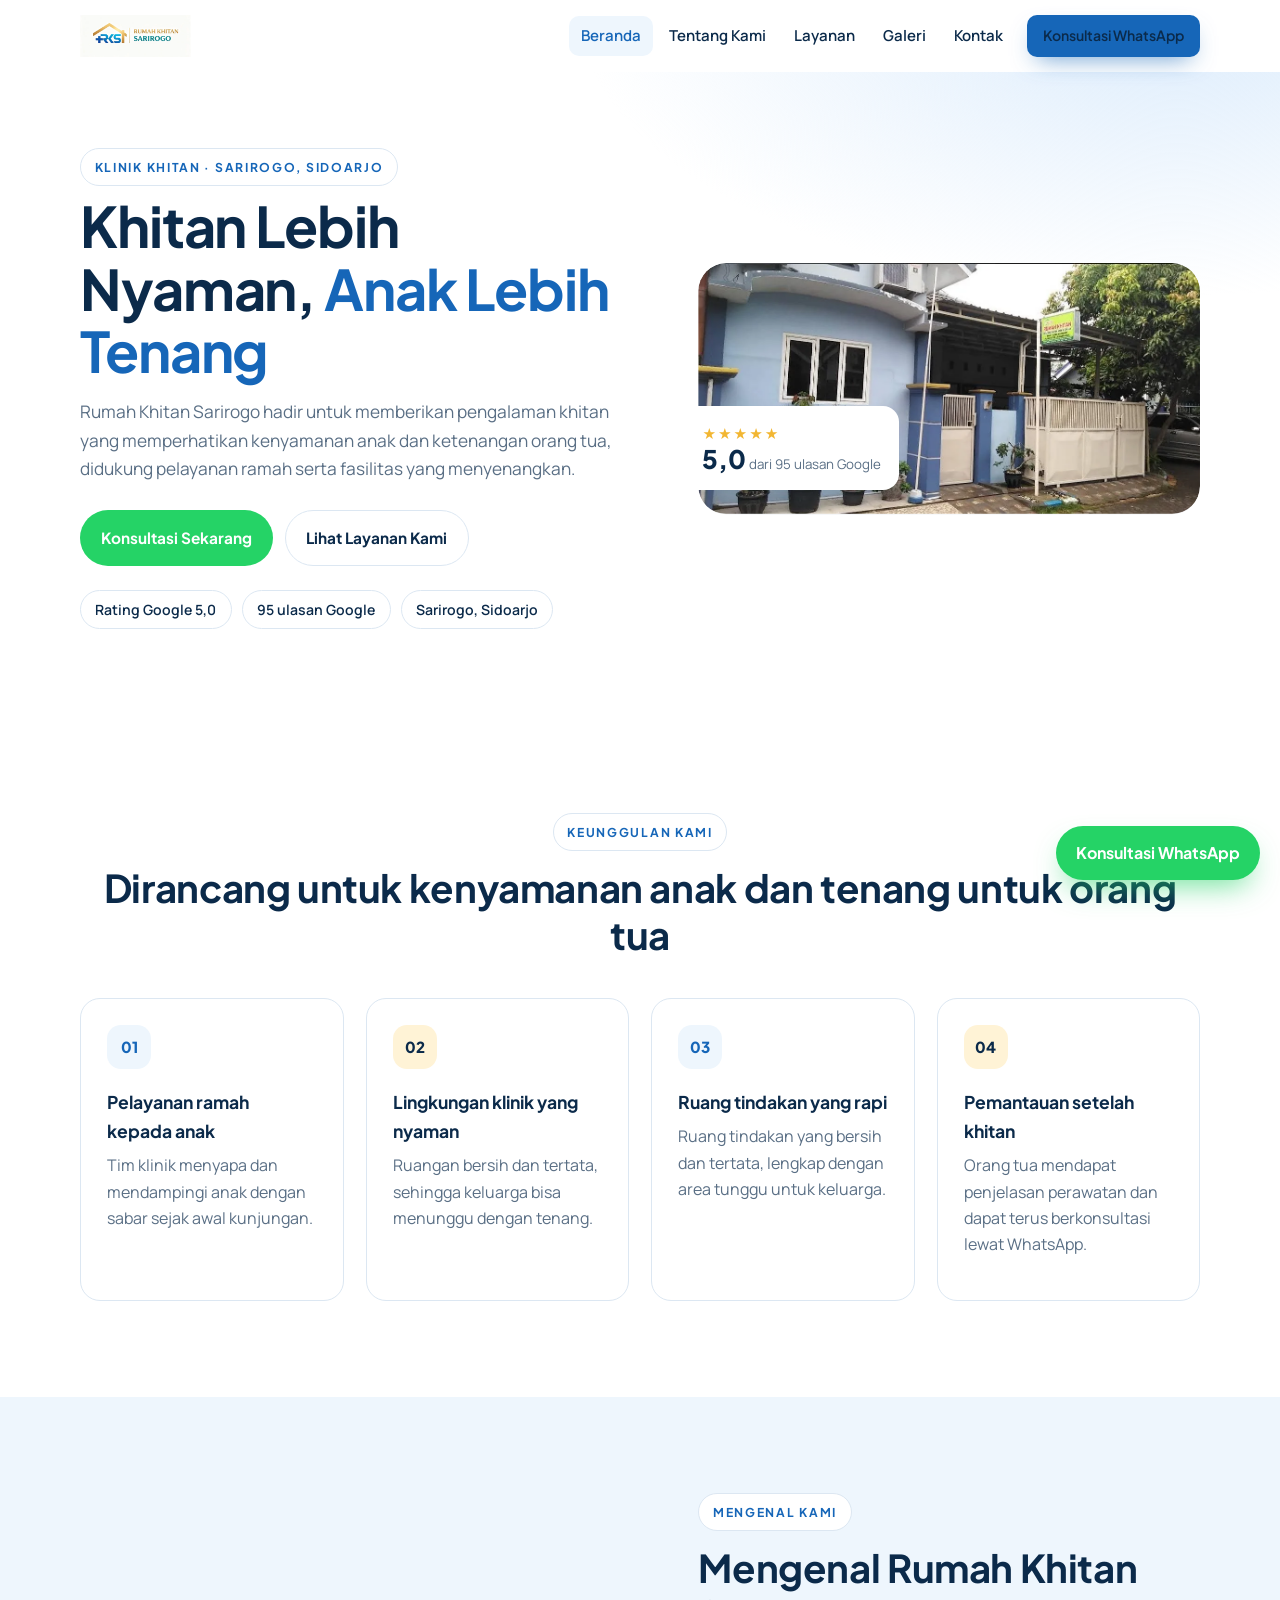
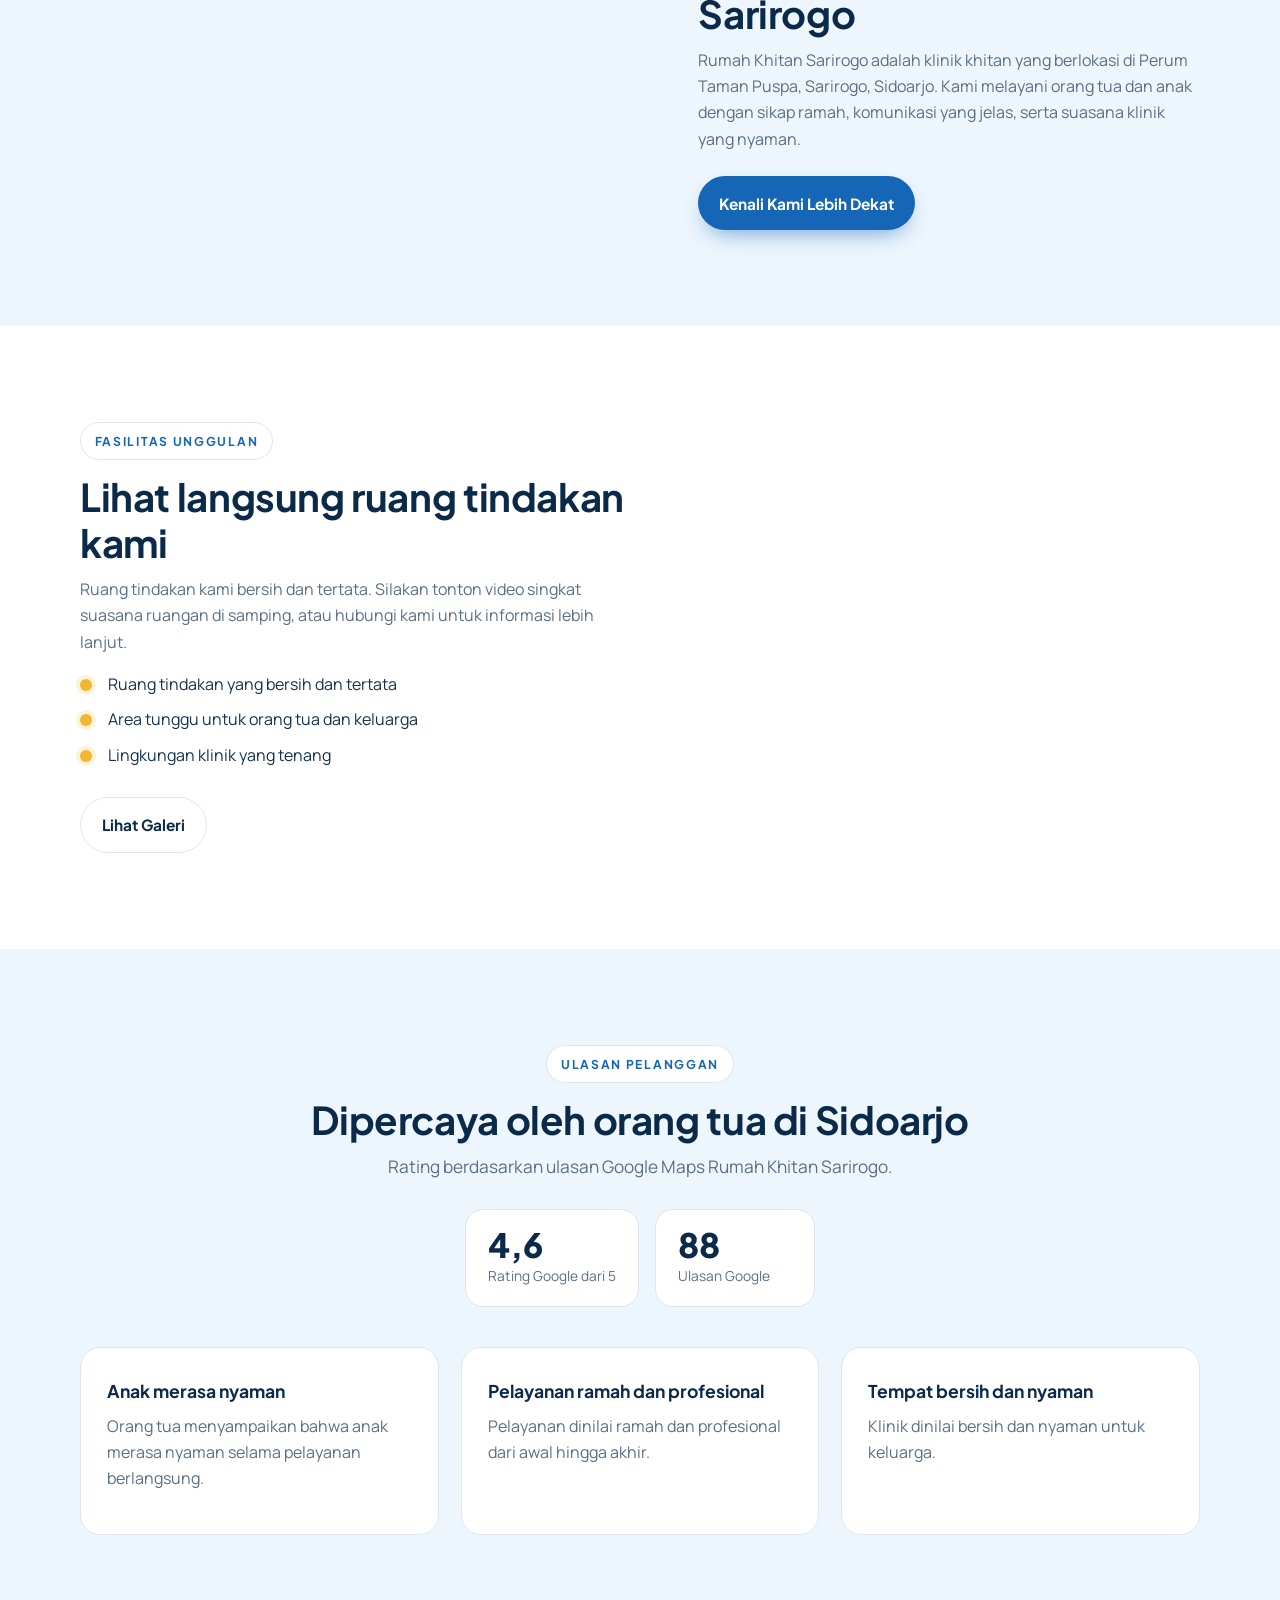
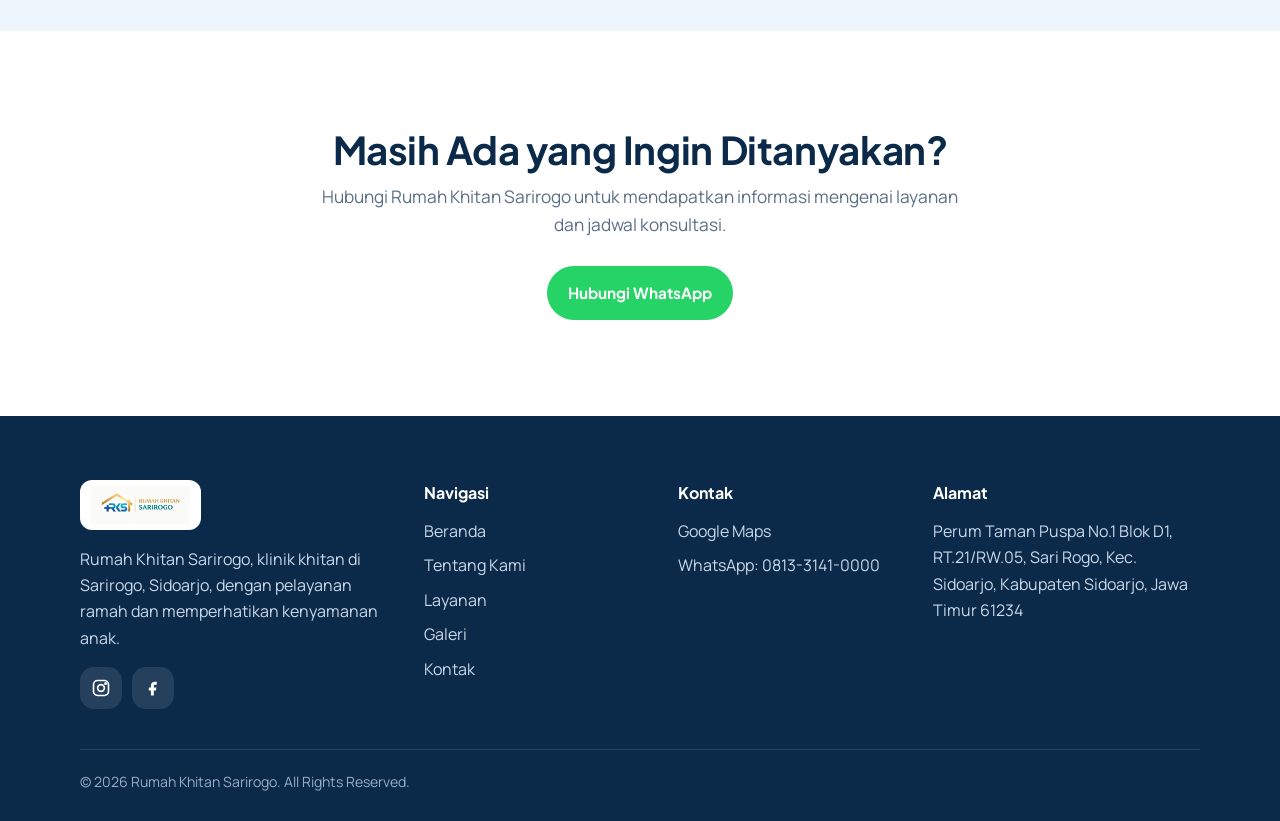
==== index.html @ 97fe3daf "Add files via upload" ====
<!doctype html><html lang="id"><head><meta charset="utf-8">
<meta name="viewport" content="width=device-width,initial-scale=1">
<title>Rumah Khitan Sarirogo | Klinik Khitan di Sidoarjo</title><meta name="description" content="Rumah Khitan Sarirogo, klinik khitan di Sarirogo, Sidoarjo. Pelayanan ramah, lingkungan nyaman, rating Google 5,0 dari 95 ulasan.">
<link rel="canonical" href="https://www.rumahkhitansarirogo.com/index.html">
<meta property="og:type" content="website"><meta property="og:title" content="Rumah Khitan Sarirogo | Klinik Khitan di Sidoarjo"><meta property="og:description" content="Rumah Khitan Sarirogo, klinik khitan di Sarirogo, Sidoarjo. Pelayanan ramah, lingkungan nyaman, rating Google 5,0 dari 95 ulasan."><meta property="og:url" content="https://www.rumahkhitansarirogo.com/index.html"><meta property="og:image" content="https://www.rumahkhitansarirogo.com/assets/img/klinik-depan-1.webp"><meta property="og:locale" content="id_ID">
<link rel="preconnect" href="https://fonts.googleapis.com"><link rel="preconnect" href="https://fonts.gstatic.com" crossorigin>
<link href="https://fonts.googleapis.com/css2?family=Manrope:wght@400;500;600;700&family=Plus+Jakarta+Sans:wght@600;700;800&display=swap" rel="stylesheet">
<link rel="stylesheet" href="assets/css/style.css"></head><body>
<a href="#main" class="sr-only" style="position:absolute;left:-999px">Lewati ke konten</a>
<header class="site"><div class="wrap bar">
<a href="index.html" aria-label="Rumah Khitan Sarirogo - Beranda"><img src="assets/img/logo-rks.webp" alt="Logo Rumah Khitan Sarirogo" width="800" height="302"></a>
<button class="burger" aria-label="Buka menu" aria-expanded="false" aria-controls="menu"><span></span><span></span><span></span></button>
<nav class="menu" id="menu" aria-label="Navigasi utama"><a href="index.html">Beranda</a><a href="tentang.html">Tentang Kami</a><a href="layanan.html">Layanan</a><a href="galeri.html">Galeri</a><a href="kontak.html">Kontak</a>
<a class="btn btn-primary" data-wa="">Konsultasi WhatsApp</a></nav></div></header>
<main id="main"><section class="hero"><div class="wrap hero-grid">
<div class="kick">
<span class="eyebrow" style="--d:0s">Klinik Khitan · Sarirogo, Sidoarjo</span>
<h1 style="--d:.1s">Khitan Lebih Nyaman, <span style="color:var(--blue)">Anak Lebih Tenang</span></h1>
<p class="lead" style="--d:.25s">Rumah Khitan Sarirogo hadir untuk memberikan pengalaman khitan yang memperhatikan kenyamanan anak dan ketenangan orang tua, didukung pelayanan ramah serta fasilitas yang menyenangkan.</p>
<div class="cta-row" style="--d:.4s"><a class="btn btn-wa" data-wa="Halo Rumah Khitan Sarirogo, saya ingin bertanya mengenai informasi layanan khitan. Mohon informasinya. Terima kasih.">Konsultasi Sekarang</a><a class="btn btn-ghost" href="layanan.html">Lihat Layanan Kami</a></div>
<ul class="chips" style="--d:.5s"><li>Rating Google 5,0</li><li>95 ulasan Google</li><li>Sarirogo, Sidoarjo</li></ul>
</div>
<div class="hero-media hero-img"><div class="frame"><img src="assets/img/klinik-depan-1.webp" alt="Tampak depan Rumah Khitan Sarirogo" width="1080" height="541"></div>
<div class="badge"><span class="stars">★★★★★</span><br><strong data-count="5" data-dec="1">5,0</strong> <small>dari 95 ulasan Google</small></div></div>
</div></section>

<section><div class="wrap">
<div class="center reveal"><span class="eyebrow">Keunggulan Kami</span><h2 style="margin-top:14px">Dirancang untuk kenyamanan anak dan tenang untuk orang tua</h2></div>
<div class="grid-4" style="margin-top:40px">
<div class="card reveal" style="--d:0s"><div class="num">01</div><h3>Pelayanan ramah kepada anak</h3><p>Tim klinik menyapa dan mendampingi anak dengan sabar sejak awal kunjungan.</p></div>
<div class="card reveal" style="--d:.1s"><div class="num">02</div><h3>Lingkungan klinik yang nyaman</h3><p>Ruangan bersih dan tertata, sehingga keluarga bisa menunggu dengan tenang.</p></div>
<div class="card reveal" style="--d:.2s"><div class="num">03</div><h3>Ruang tindakan yang rapi</h3><p>Ruang tindakan yang bersih dan tertata, lengkap dengan area tunggu untuk keluarga.</p></div>
<div class="card reveal" style="--d:.3s"><div class="num">04</div><h3>Pemantauan setelah khitan</h3><p>Orang tua mendapat penjelasan perawatan dan dapat terus berkonsultasi lewat WhatsApp.</p></div>
</div></div></section>

<section class="alt"><div class="wrap split">
<div class="round clip"><img src="assets/img/klinik-depan-2.webp" alt="Bagian depan Rumah Khitan Sarirogo di lingkungan perumahan" width="1080" height="542" loading="lazy"></div>
<div class="reveal"><span class="eyebrow">Mengenal Kami</span><h2 style="margin-top:14px">Mengenal Rumah Khitan Sarirogo</h2>
<p>Rumah Khitan Sarirogo adalah klinik khitan yang berlokasi di Perum Taman Puspa, Sarirogo, Sidoarjo. Kami melayani orang tua dan anak dengan sikap ramah, komunikasi yang jelas, serta suasana klinik yang nyaman.</p>
<a class="btn btn-primary" href="tentang.html" style="margin-top:8px">Kenali Kami Lebih Dekat</a></div>
</div></section>

<section><div class="wrap split rev">
<div class="reveal"><span class="eyebrow">Fasilitas Unggulan</span><h2 style="margin-top:14px">Lihat langsung ruang tindakan kami</h2>
<p>Ruang tindakan kami bersih dan tertata. Silakan tonton video singkat suasana ruangan di samping, atau hubungi kami untuk informasi lebih lanjut.</p>
<ul class="check"><li>Ruang tindakan yang bersih dan tertata</li><li>Area tunggu untuk orang tua dan keluarga</li><li>Lingkungan klinik yang tenang</li></ul>
<a class="btn btn-ghost" href="galeri.html" style="margin-top:20px">Lihat Galeri</a></div>
<div class="round clip"><video controls preload="metadata" playsinline poster="assets/img/ruang-tindakan.webp" style="width:100%;height:auto;background:#0b1f36" aria-label="Video suasana ruang tindakan"><source src="assets/video/ruang-tindakan.mp4" type="video/mp4"></video></div>
</div></section>

<section class="alt"><div class="wrap">
<div class="center reveal"><span class="eyebrow">Ulasan Pelanggan</span><h2 style="margin-top:14px">Dipercaya oleh orang tua di Sidoarjo</h2>
<p class="lead" style="margin-inline:auto">Rating berdasarkan ulasan Google Maps Rumah Khitan Sarirogo.</p></div>
<div class="stat reveal" style="justify-content:center"><div><b data-count="5" data-dec="1">5,0</b><span>Rating Google dari 5</span></div><div><b data-count="95" data-dec="0">95</b><span>Ulasan Google</span></div></div>
<div class="grid-3" style="margin-top:40px">
<div class="card reveal"><h3>Anak merasa nyaman</h3><p>Orang tua menyampaikan bahwa anak merasa nyaman selama pelayanan berlangsung.</p></div>
<div class="card reveal" style="--d:.1s"><h3>Pelayanan ramah dan profesional</h3><p>Pelayanan dinilai ramah dan profesional dari awal hingga akhir.</p></div>
<div class="card reveal" style="--d:.2s"><h3>Tempat bersih dan nyaman</h3><p>Klinik dinilai bersih dan nyaman untuk keluarga.</p></div>
</div></div></section>

<section><div class="wrap">
<div class="center reveal"><h2>Masih Ada yang Ingin Ditanyakan?</h2><p class="lead" style="margin-inline:auto">Hubungi Rumah Khitan Sarirogo untuk mendapatkan informasi mengenai layanan dan jadwal konsultasi.</p>
<div class="cta-row" style="justify-content:center"><a class="btn btn-wa" data-wa="Halo Rumah Khitan Sarirogo, saya ingin bertanya mengenai informasi layanan khitan. Mohon informasinya. Terima kasih.">Hubungi WhatsApp</a></div></div>
</div></section>
<script type="application/ld+json">{"@context":"https://schema.org","@type":"MedicalClinic","name":"Rumah Khitan Sarirogo","telephone":"+62-813-3141-0000","url":"https://www.rumahkhitansarirogo.com/","address":{"@type":"PostalAddress","streetAddress":"Perum Taman Puspa No.1 Blok D1, RT.21/RW.05, Sari Rogo","addressLocality":"Sidoarjo","addressRegion":"Jawa Timur","postalCode":"61234","addressCountry":"ID"},"sameAs":["https://www.instagram.com/rumah_khitansarirogo/","https://www.facebook.com/share/1GsitP2pYk/"]}</script>
</main>
<footer class="site"><div class="wrap foot">
<div><img src="assets/img/logo-rks.webp" alt="Logo Rumah Khitan Sarirogo" width="800" height="302">
<p style="color:#c9d8ea;margin-top:16px">Rumah Khitan Sarirogo, klinik khitan di Sarirogo, Sidoarjo, dengan pelayanan ramah dan memperhatikan kenyamanan anak.</p>
<div class="social"><a href="https://www.instagram.com/rumah_khitansarirogo/" target="_blank" rel="noopener noreferrer" aria-label="Instagram Rumah Khitan Sarirogo"><svg viewBox="0 0 24 24" fill="none" stroke="#fff" stroke-width="2"><rect x="3" y="3" width="18" height="18" rx="5"/><circle cx="12" cy="12" r="4"/><circle cx="17.5" cy="6.5" r=".8" fill="#fff"/></svg></a><a href="https://www.facebook.com/share/1GsitP2pYk/" target="_blank" rel="noopener noreferrer" aria-label="Facebook Rumah Khitan Sarirogo"><svg viewBox="0 0 24 24"><path fill="#fff" d="M14 8h2.5V4.5H14c-2.5 0-4.5 2-4.5 4.5v2.5H7V15h2.5v6H13v-6h2.6l.4-3.5H13V9.2c0-.7.5-1.2 1-1.2z"/></svg></a></div></div>
<div><h4>Navigasi</h4><ul><li><a href="index.html">Beranda</a></li><li><a href="tentang.html">Tentang Kami</a></li><li><a href="layanan.html">Layanan</a></li><li><a href="galeri.html">Galeri</a></li><li><a href="kontak.html">Kontak</a></li></ul></div>
<div><h4>Kontak</h4><ul><li><a href="https://maps.app.goo.gl/oSvwCLQ6PUd3W9Mr6" target="_blank" rel="noopener noreferrer">Google Maps</a></li><li><a data-wa="">WhatsApp: 0813-3141-0000</a></li></ul></div>
<div><h4>Alamat</h4><p style="color:#c9d8ea">Perum Taman Puspa No.1 Blok D1, RT.21/RW.05, Sari Rogo, Kec. Sidoarjo, Kabupaten Sidoarjo, Jawa Timur 61234</p></div>
</div><div class="wrap copy">© 2026 Rumah Khitan Sarirogo. All Rights Reserved.</div></footer>
<a class="fab" data-wa="" aria-label="Konsultasi via WhatsApp">Konsultasi WhatsApp</a>
<button class="totop" aria-label="Kembali ke atas">↑</button>
<dialog class="lb" id="lb" aria-label="Galeri foto"><button class="lb-close">Tutup ✕</button><button class="lb-btn lb-prev" aria-label="Sebelumnya">‹</button><img src="" alt=""><button class="lb-btn lb-next" aria-label="Berikutnya">›</button></dialog>
<script src="assets/js/main.js"></script></body></html>
---- assets/css/style.css ----
:root{--blue:#1666b8;--navy:#0b2a4a;--sky:#eef6fd;--gold:#f2b632;--ink:#15324f;--muted:#5a6f85;--line:#dce7f2;--r:20px;--shadow:0 18px 40px -18px rgba(11,42,74,.25)}
*{box-sizing:border-box}
html{scroll-behavior:smooth;scroll-padding-top:90px}
body{margin:0;font-family:Manrope,system-ui,sans-serif;color:var(--ink);background:#fff;line-height:1.65;font-size:16px;overflow-x:hidden}
h1,h2,h3,h4,.btn,.eyebrow{font-family:"Plus Jakarta Sans",Manrope,sans-serif}
h1{font-size:clamp(2.1rem,5vw,3.5rem);line-height:1.12;margin:.5rem 0 1rem;color:var(--navy);letter-spacing:-.02em}
h2{font-size:clamp(1.6rem,3.2vw,2.4rem);line-height:1.2;color:var(--navy);margin:0 0 .6rem;letter-spacing:-.01em}
h3{font-size:1.1rem;margin:.2rem 0 .4rem;color:var(--navy)}
p{margin:0 0 1rem;color:var(--muted)}
img,video{max-width:100%;display:block}
a{color:var(--blue)}
.wrap{width:min(1120px,92%);margin:0 auto}
section{padding:clamp(56px,8vw,96px) 0}
.alt{background:var(--sky)}
.eyebrow{display:inline-block;font-weight:700;font-size:.76rem;letter-spacing:.14em;text-transform:uppercase;color:var(--blue);background:#fff;border:1px solid var(--line);padding:.5rem .85rem;border-radius:999px}
.lead{font-size:1.08rem;max-width:60ch}
.center{text-align:center}.center .lead{margin-inline:auto}
.btn{display:inline-flex;align-items:center;justify-content:center;gap:.5rem;padding:.9rem 1.3rem;border-radius:999px;font-weight:700;text-decoration:none;border:0;cursor:pointer;transition:transform .25s,box-shadow .25s,background .25s,border-color .25s;font-size:.96rem;background:none}
.btn-primary{background:var(--blue);color:#fff;box-shadow:0 10px 24px -10px rgba(22,102,184,.7)}
.btn-primary:hover{transform:translateY(-2px);box-shadow:0 16px 30px -12px rgba(22,102,184,.8)}
.btn-ghost{background:#fff;color:var(--navy);border:1px solid var(--line)}
.btn-ghost:hover{transform:translateY(-2px);border-color:var(--blue)}
.btn-wa{background:#25d366;color:#fff}
.btn-wa:hover{transform:translateY(-2px)}
header.site{position:sticky;top:0;z-index:50;background:rgba(255,255,255,.96);backdrop-filter:blur(8px);transition:box-shadow .3s}
header.site.scrolled{box-shadow:0 8px 24px -14px rgba(11,42,74,.35)}
.bar{display:flex;align-items:center;justify-content:space-between;height:72px;gap:16px}
.bar>a img{height:42px;width:auto}
nav.menu{display:flex;align-items:center;gap:4px}
nav.menu a{color:var(--navy);text-decoration:none;font-weight:600;font-size:.94rem;padding:.5rem .75rem;border-radius:10px;transition:background .2s,color .2s}
nav.menu a:hover,nav.menu a.active{background:var(--sky);color:var(--blue)}
nav.menu .btn{margin-left:8px;padding:.6rem 1rem;font-size:.88rem}
.burger{display:none;background:none;border:0;width:44px;height:44px;cursor:pointer}
.burger span{display:block;width:22px;height:2px;background:var(--navy);margin:5px auto;transition:transform .3s,opacity .3s}
.burger[aria-expanded=true] span:nth-child(1){transform:translateY(7px) rotate(45deg)}
.burger[aria-expanded=true] span:nth-child(2){opacity:0}
.burger[aria-expanded=true] span:nth-child(3){transform:translateY(-7px) rotate(-45deg)}
@media(max-width:900px){
 .burger{display:block}
 nav.menu{position:absolute;left:0;right:0;top:72px;background:#fff;flex-direction:column;align-items:stretch;padding:0 4%;box-shadow:0 20px 30px -20px rgba(11,42,74,.4);max-height:0;overflow:hidden;opacity:0;transition:max-height .45s ease,opacity .3s ease,padding .3s}
 nav.menu.open{max-height:520px;opacity:1;padding:8px 4% 20px}
 nav.menu a{padding:.9rem .5rem}
 nav.menu .btn{margin:10px 0 0;justify-content:center}
}
.hero{padding:clamp(40px,6vw,76px) 0 clamp(56px,7vw,88px);background:radial-gradient(1000px 480px at 92% -10%,#dcecfc,transparent 60%),#fff}
.hero-grid,.split{display:grid;grid-template-columns:1.05fr .95fr;gap:clamp(28px,5vw,64px);align-items:center}
.hero-media{position:relative}
.frame{border-radius:28px;overflow:hidden;box-shadow:var(--shadow)}
.frame img{width:100%;height:auto}
.badge{position:absolute;left:-14px;bottom:24px;background:#fff;border-radius:16px;padding:14px 18px;box-shadow:var(--shadow)}
.badge strong{font:800 1.6rem/1 "Plus Jakarta Sans";color:var(--navy)}
.badge small{color:var(--muted)}
.stars{color:var(--gold);letter-spacing:2px;font-size:.95rem}
.chips{display:flex;flex-wrap:wrap;gap:10px;margin:24px 0 0;padding:0;list-style:none}
.chips li{background:#fff;border:1px solid var(--line);border-radius:999px;padding:.45rem .9rem;font-size:.88rem;font-weight:600;color:var(--navy)}
.cta-row{display:flex;flex-wrap:wrap;gap:12px;margin-top:26px}
.grid-4,.grid-3,.grid-2{display:grid;gap:22px}
.grid-4{grid-template-columns:repeat(4,1fr)}.grid-3{grid-template-columns:repeat(3,1fr)}.grid-2{grid-template-columns:repeat(2,1fr)}
.card{background:#fff;border:1px solid var(--line);border-radius:var(--r);padding:26px;transition:transform .35s,box-shadow .35s,border-color .35s;height:100%;display:flex;flex-direction:column}
.card:hover{transform:translateY(-6px);box-shadow:var(--shadow);border-color:#c5dbf1}
.card .btn{margin-top:auto;align-self:flex-start;padding:.6rem 1rem;font-size:.88rem}
.num{width:44px;height:44px;border-radius:14px;background:var(--sky);color:var(--blue);display:grid;place-items:center;font:800 .95rem "Plus Jakarta Sans";margin-bottom:16px}
.card:nth-child(even) .num{background:#fff3d6;color:var(--navy)}
.round{border-radius:24px;overflow:hidden;box-shadow:var(--shadow)}
.round img{width:100%;height:auto}
.check{list-style:none;padding:0;margin:14px 0 0}
.check li{padding-left:28px;position:relative;margin:.55rem 0;color:var(--ink)}
.check li:before{content:"";position:absolute;left:0;top:.5em;width:12px;height:12px;border-radius:50%;background:var(--gold);box-shadow:0 0 0 4px #fff3d6}
.stat{display:flex;gap:16px;flex-wrap:wrap;margin-top:28px}
.stat div{background:#fff;border:1px solid var(--line);border-radius:18px;padding:18px 22px;min-width:160px}
.stat b{display:block;font:800 2.1rem/1 "Plus Jakarta Sans";color:var(--navy)}
.stat span{font-size:.86rem;color:var(--muted)}
.note{margin-top:24px;background:#fff8e6;border:1px solid #f6e2a6;border-radius:16px;padding:14px 18px;font-size:.92rem;color:#6b5210}
.poster{border-radius:18px;overflow:hidden;border:1px solid var(--line);background:#fff;height:100%;display:flex;flex-direction:column;transition:transform .35s,box-shadow .35s}
.poster:hover{transform:translateY(-6px);box-shadow:var(--shadow)}
.poster img{width:100%;aspect-ratio:1/1;object-fit:cover}
.poster div{padding:18px 20px 22px;display:flex;flex-direction:column;flex:1}
.poster .btn{margin-top:auto;align-self:flex-start;padding:.6rem 1rem;font-size:.88rem}
details.faq{background:#fff;border:1px solid var(--line);border-radius:16px;margin-bottom:12px;padding:0 20px;transition:border-color .3s,box-shadow .3s}
details.faq[open]{border-color:#c5dbf1;box-shadow:0 12px 26px -20px rgba(11,42,74,.5)}
details.faq summary{cursor:pointer;list-style:none;padding:18px 0;font:700 1.02rem "Plus Jakarta Sans";color:var(--navy);display:flex;justify-content:space-between;gap:12px}
details.faq summary::-webkit-details-marker{display:none}
details.faq summary:after{content:"+";font-size:1.4rem;line-height:1;color:var(--blue);transition:transform .3s}
details.faq[open] summary:after{transform:rotate(45deg)}
details.faq .ans{padding:0 0 18px;animation:fadeIn .4s ease}
.filters{display:flex;gap:10px;flex-wrap:wrap;margin-bottom:28px}
.filters button{border:1px solid var(--line);background:#fff;color:var(--navy);border-radius:999px;padding:.55rem 1rem;font:700 .9rem "Plus Jakarta Sans";cursor:pointer;transition:.25s}
.filters button.on,.filters button:hover{background:var(--blue);color:#fff;border-color:var(--blue)}
.gallery{display:grid;grid-template-columns:repeat(3,1fr);gap:18px}
.gal{border:0;padding:0;border-radius:20px;overflow:hidden;cursor:zoom-in;background:var(--sky);aspect-ratio:4/3;display:block;width:100%;transition:transform .4s,box-shadow .4s}
.gal:hover{transform:translateY(-4px);box-shadow:var(--shadow)}
.gal img{width:100%;height:100%;object-fit:cover;transition:transform .6s}
.gal:hover img{transform:scale(1.05)}
.gal-item.hidden{display:none}
.gal-item{display:flex;flex-direction:column}
.gal-item .tag{font-size:.85rem;color:var(--muted);margin-top:8px}
.gal-item video{border-radius:20px;aspect-ratio:4/3;object-fit:cover;width:100%;background:#0b1f36}
dialog.lb{border:0;padding:0;background:transparent;max-width:min(94vw,1100px);width:100%}
dialog.lb::backdrop{background:rgba(7,22,40,.85)}
dialog.lb[open]{animation:pop .35s ease}
dialog.lb img{width:100%;max-height:82vh;object-fit:contain;border-radius:16px;background:#0b1f36}
.lb-btn{position:absolute;top:50%;transform:translateY(-50%);background:#fff;border:0;width:44px;height:44px;border-radius:50%;font-size:1.2rem;cursor:pointer;color:var(--navy);box-shadow:var(--shadow)}
.lb-prev{left:-10px}.lb-next{right:-10px}
.lb-close{position:absolute;right:0;top:-46px;background:#fff;border:0;border-radius:12px;padding:.5rem .8rem;font-weight:700;cursor:pointer}
.field{display:grid;gap:6px;margin-bottom:14px}
.field label{font-weight:700;font-size:.9rem;color:var(--navy)}
.field input,.field select,.field textarea{font:inherit;padding:.8rem 1rem;border:1px solid #cfdcea;border-radius:12px;background:#fff;color:var(--ink)}
.field input:focus,.field select:focus,.field textarea:focus{outline:3px solid #bcd9f6;border-color:var(--blue)}
.info-row{padding:16px 0;border-bottom:1px solid var(--line)}
.info-row:last-child{border:0}
.info-row b{color:var(--navy);display:block}
.page-hero{padding:clamp(48px,7vw,80px) 0 clamp(32px,4vw,44px);background:linear-gradient(180deg,var(--sky),#fff)}
footer.site{background:var(--navy);color:#c9d8ea;padding:64px 0 28px}
footer.site h4{color:#fff;margin:0 0 12px}
footer.site a{color:#c9d8ea;text-decoration:none}
footer.site a:hover{color:#fff}
.foot{display:grid;grid-template-columns:1.4fr 1fr 1fr 1.2fr;gap:32px}
.foot img{height:50px;background:#fff;border-radius:12px;padding:6px 10px;width:auto}
.foot ul{list-style:none;padding:0;margin:0}
.foot li{margin:8px 0}
.copy{margin-top:40px;padding-top:20px;border-top:1px solid rgba(255,255,255,.12);font-size:.88rem;color:#97acc6}
.social{display:flex;gap:10px;margin-top:14px}
.social a{width:42px;height:42px;border-radius:14px;background:rgba(255,255,255,.1);display:grid;place-items:center;transition:transform .25s,background .25s}
.social a:hover{transform:translateY(-3px);background:var(--blue)}
.social svg{width:20px;height:20px}
.fab{position:fixed;right:20px;bottom:20px;z-index:60;background:#25d366;color:#fff;text-decoration:none;font-weight:700;padding:14px 20px;border-radius:999px;box-shadow:0 14px 30px -10px rgba(37,211,102,.7);animation:float 3.2s ease-in-out infinite;font-family:"Plus Jakarta Sans",sans-serif}
.totop{position:fixed;right:22px;bottom:96px;width:44px;height:44px;border-radius:50%;border:0;background:#fff;color:var(--navy);box-shadow:var(--shadow);cursor:pointer;opacity:0;pointer-events:none;transition:opacity .3s,transform .3s;transform:translateY(10px);font-size:1.1rem}
.totop.show{opacity:1;pointer-events:auto;transform:none}
.reveal{opacity:0;transform:translateY(26px);transition:opacity .8s cubic-bezier(.2,.7,.2,1),transform .8s cubic-bezier(.2,.7,.2,1);transition-delay:var(--d,0s)}
.reveal.in{opacity:1;transform:none}
.clip{clip-path:inset(0 0 100% 0 round 24px);transition:clip-path 1.1s cubic-bezier(.7,0,.2,1)}
.clip.in{clip-path:inset(0 0 0 0 round 24px)}
.kick>*{opacity:0;transform:translateY(18px);animation:up .9s cubic-bezier(.2,.7,.2,1) forwards;animation-delay:var(--d,0s)}
.hero-img{animation:imgIn 1.2s cubic-bezier(.7,0,.2,1) both .2s}
.hero-img .frame img{transform:scale(1.08);animation:drift 1.8s ease .3s forwards}
@keyframes up{to{opacity:1;transform:none}}
@keyframes imgIn{from{clip-path:inset(0 0 100% 0 round 28px)}to{clip-path:inset(0 0 0 0 round 28px)}}
@keyframes drift{to{transform:scale(1)}}
@keyframes float{50%{transform:translateY(-6px)}}
@keyframes fadeIn{from{opacity:0;transform:translateY(-6px)}to{opacity:1;transform:none}}
@keyframes pop{from{opacity:0;transform:scale(.96)}to{opacity:1;transform:none}}
@media(max-width:900px){.hero-grid,.split,.foot{grid-template-columns:1fr}.split>:first-child{order:0}.grid-4,.grid-3{grid-template-columns:1fr 1fr}.gallery{grid-template-columns:1fr 1fr}.badge{left:12px}}
@media(max-width:560px){.grid-4,.grid-3,.grid-2,.gallery{grid-template-columns:1fr}.bar>a img{height:36px}.fab{padding:14px 16px;font-size:.9rem}}
@media (prefers-reduced-motion:reduce){*,*:before,*:after{animation:none!important;transition:none!important;scroll-behavior:auto!important}.reveal,.clip,.kick>*{opacity:1!important;transform:none!important;clip-path:none!important}}
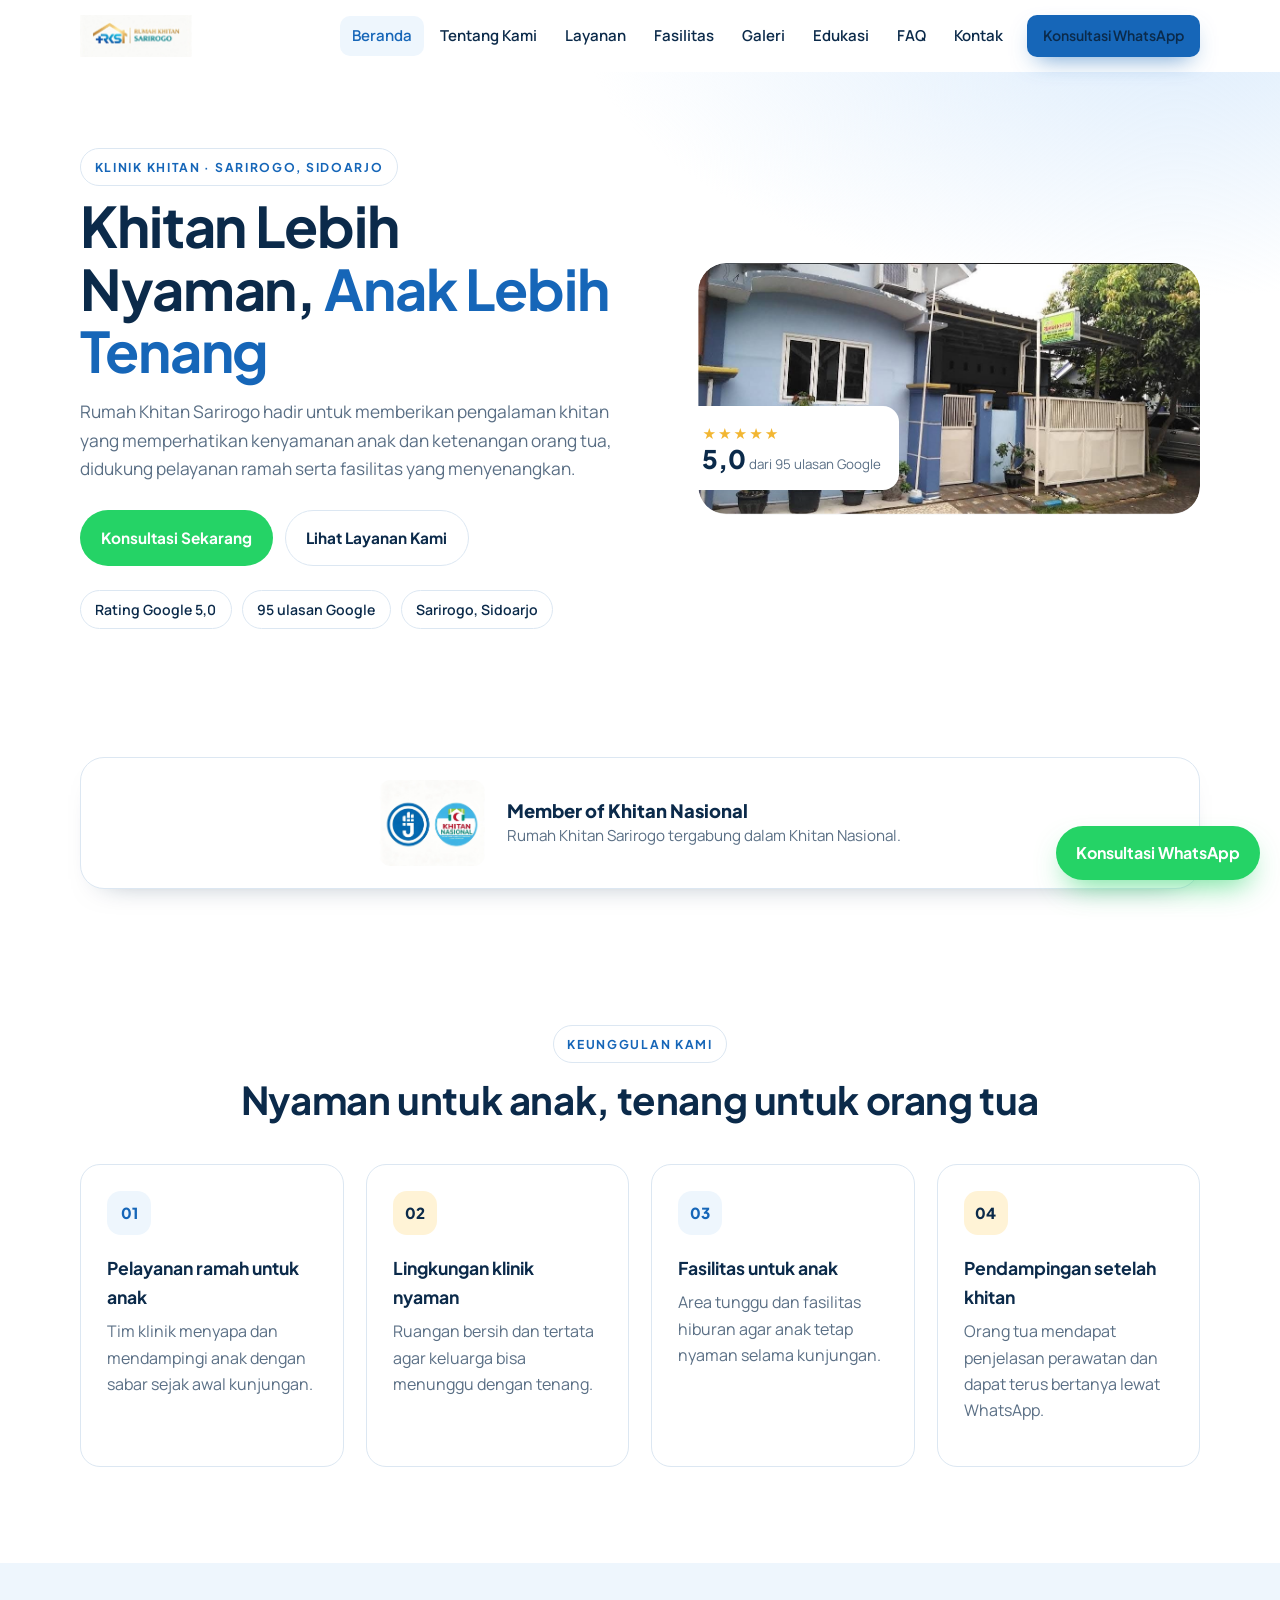
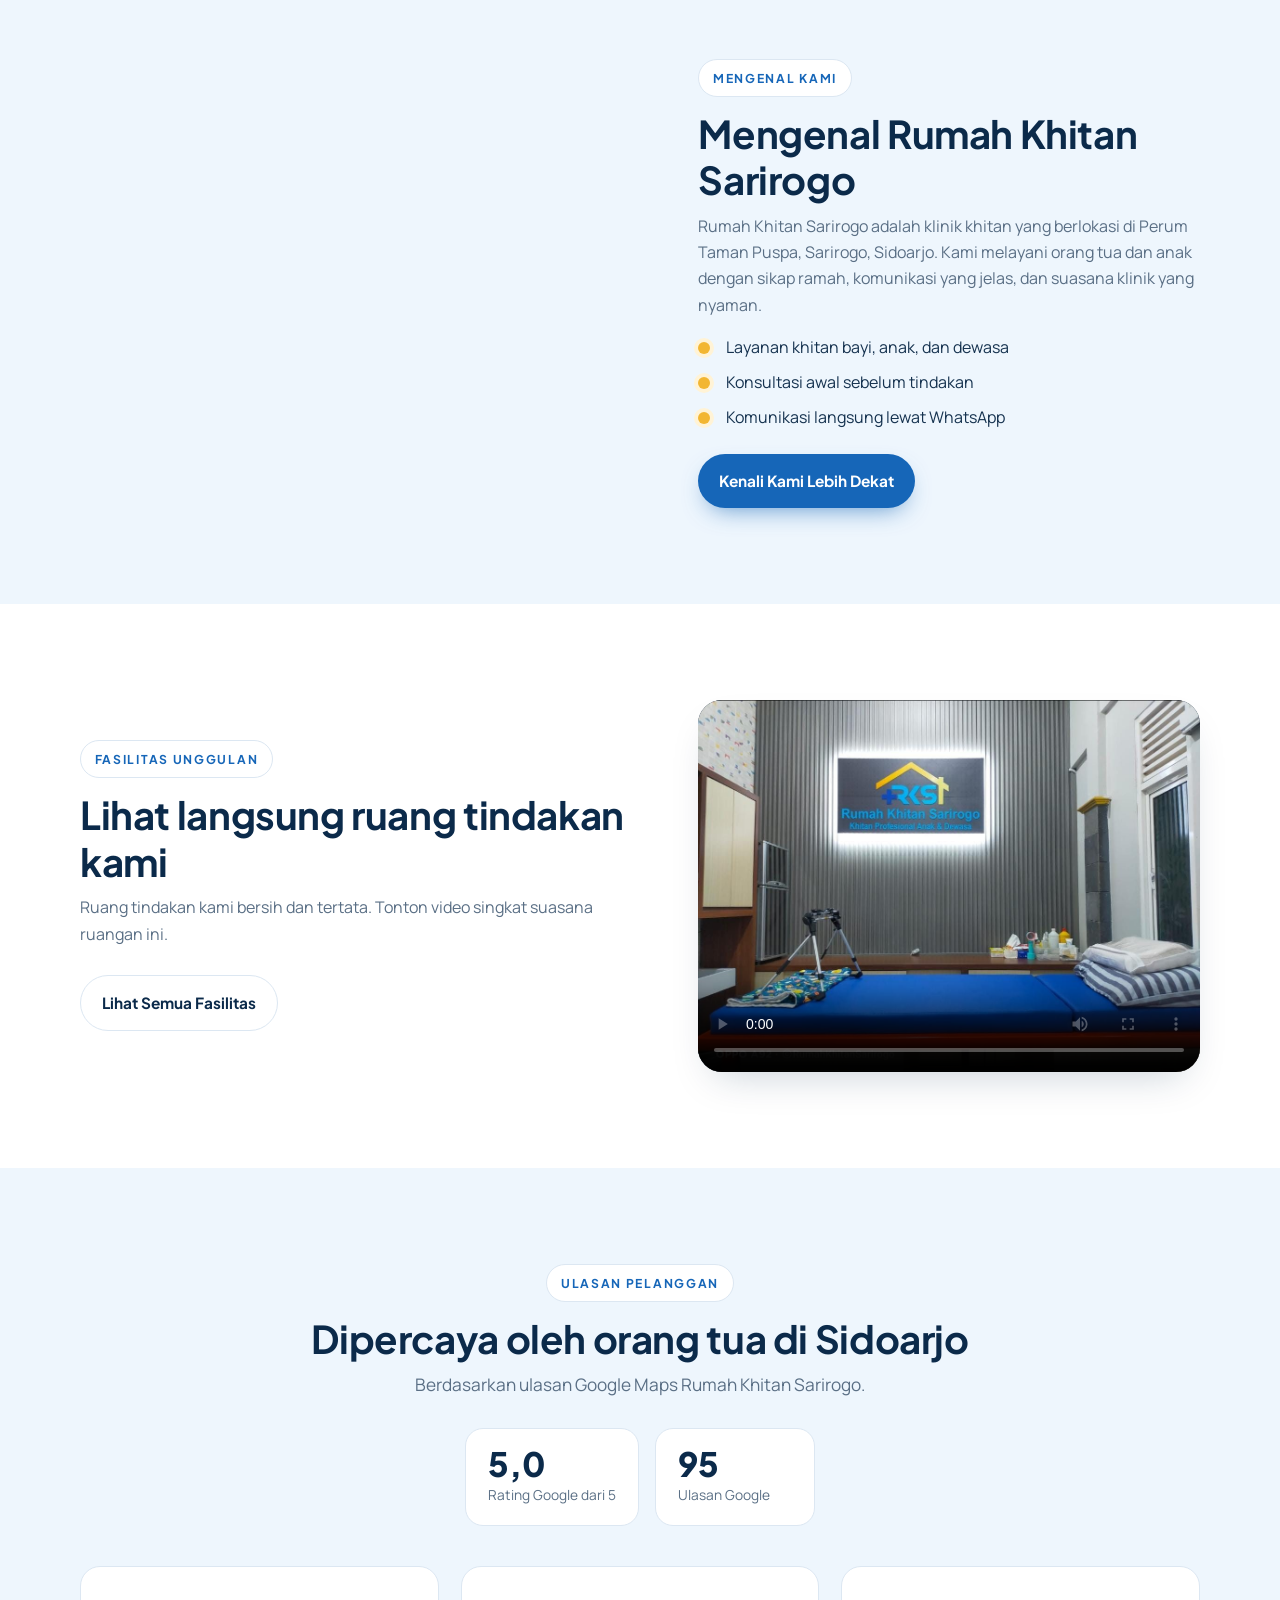
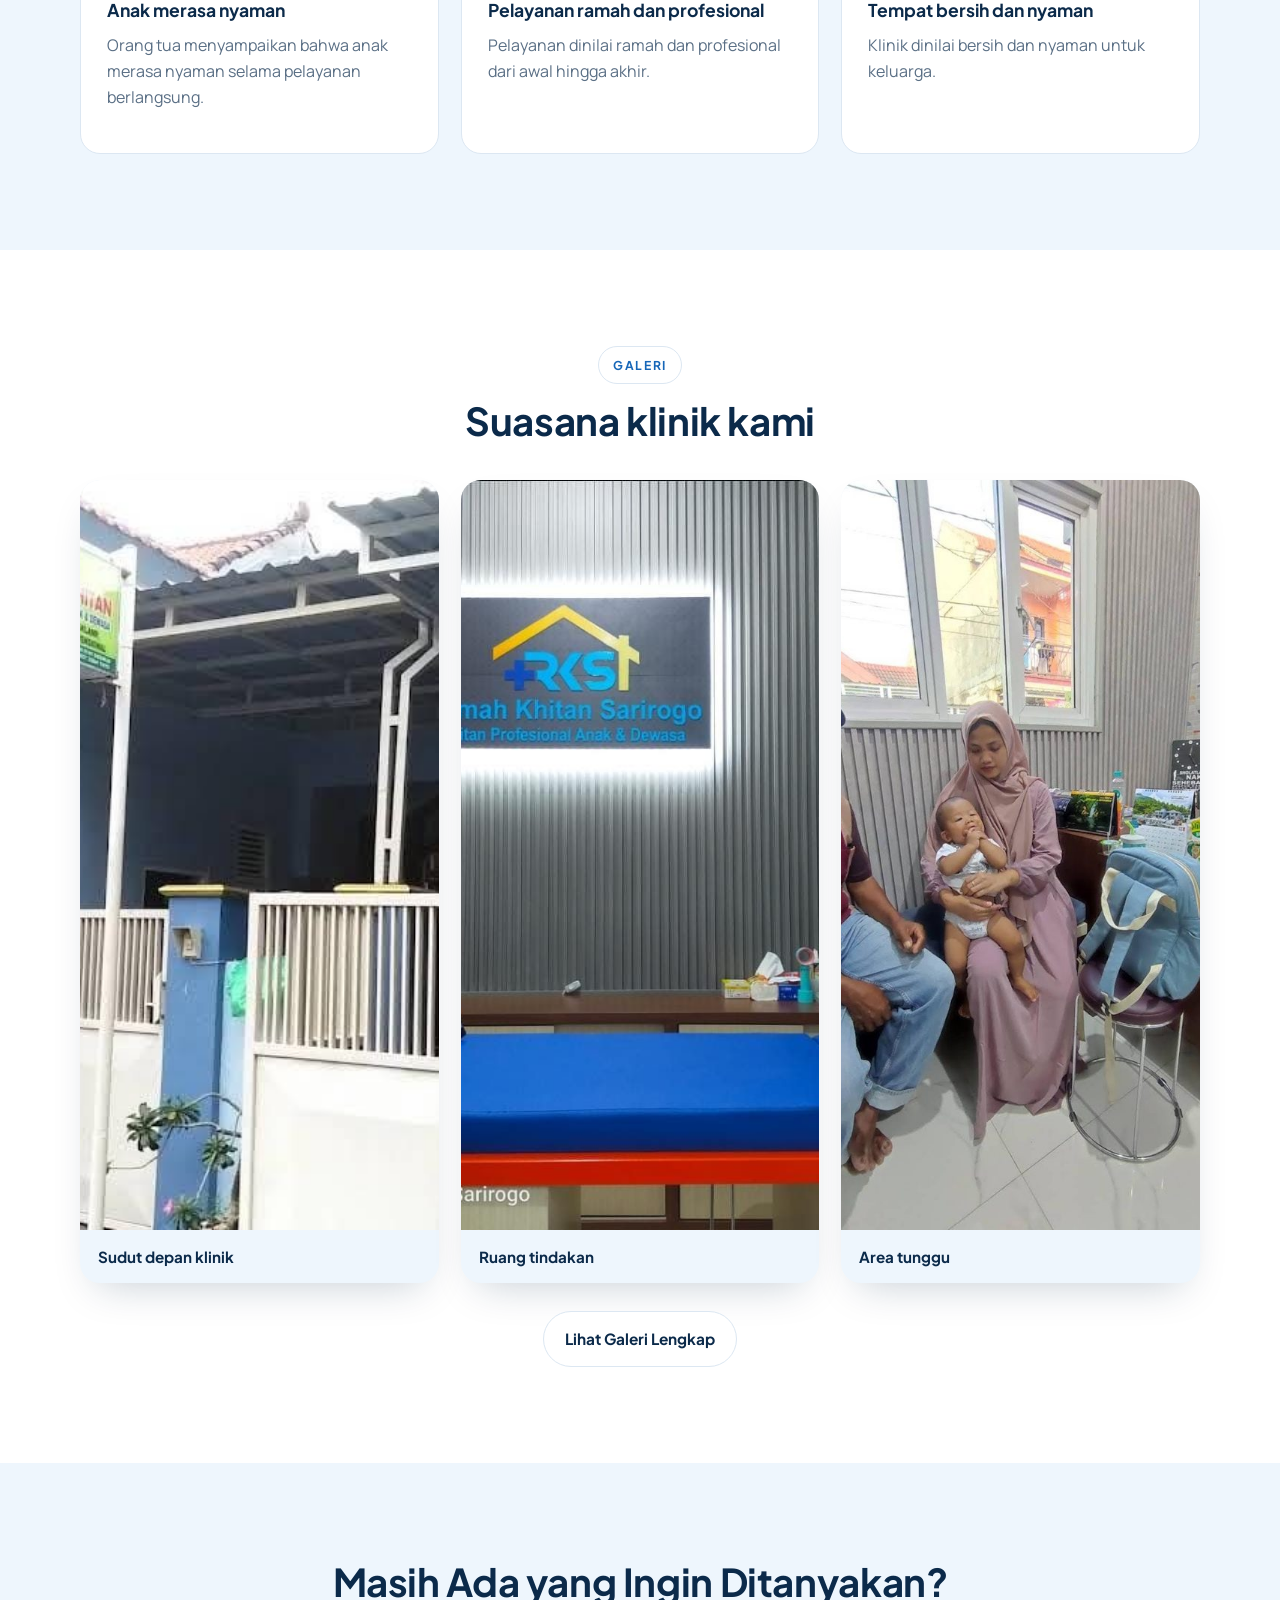
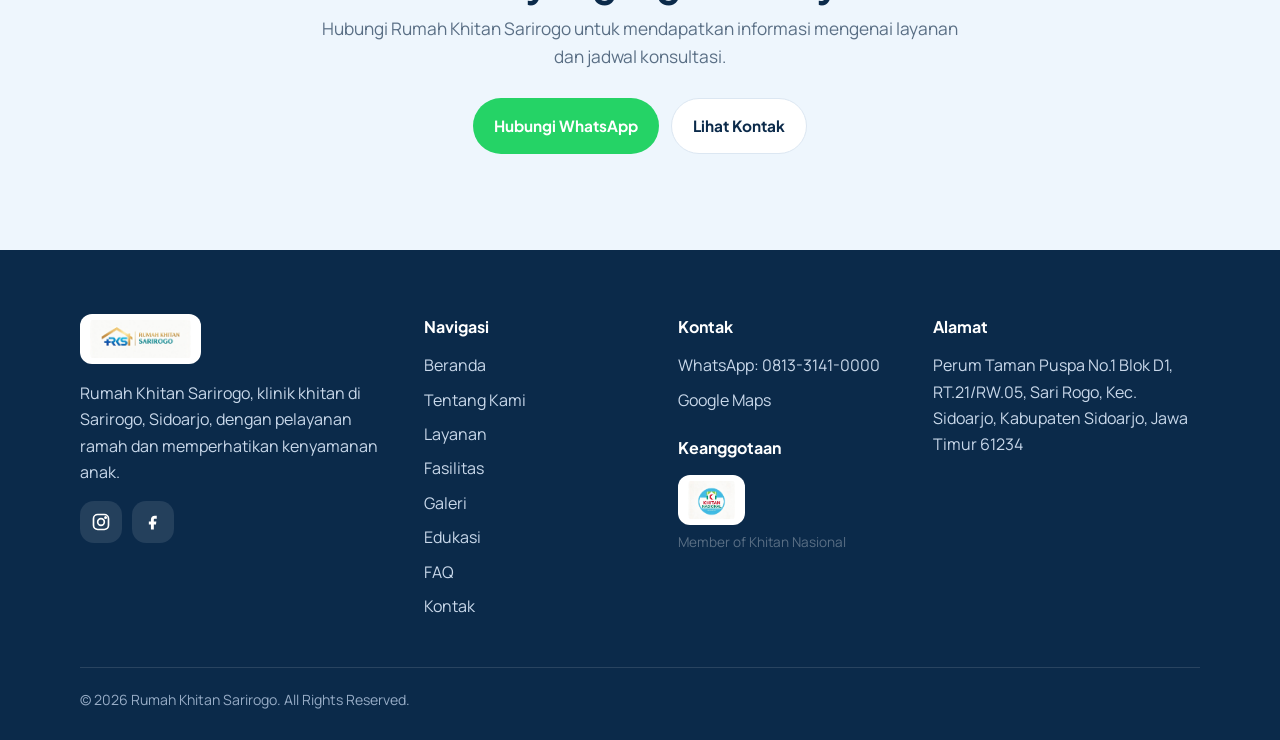
==== commit 59f032e2: "Add files via upload" ====
--- a/index.html
+++ b/index.html
@@ -1,75 +1,67 @@
 <!doctype html><html lang="id"><head><meta charset="utf-8">
 <meta name="viewport" content="width=device-width,initial-scale=1">
 <title>Rumah Khitan Sarirogo | Klinik Khitan di Sidoarjo</title><meta name="description" content="Rumah Khitan Sarirogo, klinik khitan di Sarirogo, Sidoarjo. Pelayanan ramah, lingkungan nyaman, rating Google 5,0 dari 95 ulasan.">
-<link rel="canonical" href="https://www.rumahkhitansarirogo.com/index.html">
-<meta property="og:type" content="website"><meta property="og:title" content="Rumah Khitan Sarirogo | Klinik Khitan di Sidoarjo"><meta property="og:description" content="Rumah Khitan Sarirogo, klinik khitan di Sarirogo, Sidoarjo. Pelayanan ramah, lingkungan nyaman, rating Google 5,0 dari 95 ulasan."><meta property="og:url" content="https://www.rumahkhitansarirogo.com/index.html"><meta property="og:image" content="https://www.rumahkhitansarirogo.com/assets/img/klinik-depan-1.webp"><meta property="og:locale" content="id_ID">
+<link rel="canonical" href="https://www.rumahkhitansarirogo.com/index.html"><link rel="icon" href="assets/img/symbol-rks.jpg">
+<meta property="og:type" content="website"><meta property="og:title" content="Rumah Khitan Sarirogo | Klinik Khitan di Sidoarjo"><meta property="og:description" content="Rumah Khitan Sarirogo, klinik khitan di Sarirogo, Sidoarjo. Pelayanan ramah, lingkungan nyaman, rating Google 5,0 dari 95 ulasan."><meta property="og:url" content="https://www.rumahkhitansarirogo.com/index.html"><meta property="og:image" content="https://www.rumahkhitansarirogo.com/assets/img/klinik-depan-1.jpg"><meta property="og:locale" content="id_ID">
 <link rel="preconnect" href="https://fonts.googleapis.com"><link rel="preconnect" href="https://fonts.gstatic.com" crossorigin>
 <link href="https://fonts.googleapis.com/css2?family=Manrope:wght@400;500;600;700&family=Plus+Jakarta+Sans:wght@600;700;800&display=swap" rel="stylesheet">
 <link rel="stylesheet" href="assets/css/style.css"></head><body>
-<a href="#main" class="sr-only" style="position:absolute;left:-999px">Lewati ke konten</a>
 <header class="site"><div class="wrap bar">
-<a href="index.html" aria-label="Rumah Khitan Sarirogo - Beranda"><img src="assets/img/logo-rks.webp" alt="Logo Rumah Khitan Sarirogo" width="800" height="302"></a>
+<a href="index.html" aria-label="Rumah Khitan Sarirogo - Beranda"><img src="assets/img/logo-rks.jpg" alt="Logo Rumah Khitan Sarirogo" width="900" height="338"></a>
 <button class="burger" aria-label="Buka menu" aria-expanded="false" aria-controls="menu"><span></span><span></span><span></span></button>
-<nav class="menu" id="menu" aria-label="Navigasi utama"><a href="index.html">Beranda</a><a href="tentang.html">Tentang Kami</a><a href="layanan.html">Layanan</a><a href="galeri.html">Galeri</a><a href="kontak.html">Kontak</a>
+<nav class="menu" id="menu" aria-label="Navigasi utama"><a href="index.html">Beranda</a><a href="tentang.html">Tentang Kami</a><a href="layanan.html">Layanan</a><a href="fasilitas.html">Fasilitas</a><a href="galeri.html">Galeri</a><a href="edukasi.html">Edukasi</a><a href="faq.html">FAQ</a><a href="kontak.html">Kontak</a>
 <a class="btn btn-primary" data-wa="">Konsultasi WhatsApp</a></nav></div></header>
 <main id="main"><section class="hero"><div class="wrap hero-grid">
-<div class="kick">
-<span class="eyebrow" style="--d:0s">Klinik Khitan · Sarirogo, Sidoarjo</span>
+<div class="kick"><span class="eyebrow" style="--d:0s">Klinik Khitan · Sarirogo, Sidoarjo</span>
 <h1 style="--d:.1s">Khitan Lebih Nyaman, <span style="color:var(--blue)">Anak Lebih Tenang</span></h1>
 <p class="lead" style="--d:.25s">Rumah Khitan Sarirogo hadir untuk memberikan pengalaman khitan yang memperhatikan kenyamanan anak dan ketenangan orang tua, didukung pelayanan ramah serta fasilitas yang menyenangkan.</p>
 <div class="cta-row" style="--d:.4s"><a class="btn btn-wa" data-wa="Halo Rumah Khitan Sarirogo, saya ingin bertanya mengenai informasi layanan khitan. Mohon informasinya. Terima kasih.">Konsultasi Sekarang</a><a class="btn btn-ghost" href="layanan.html">Lihat Layanan Kami</a></div>
-<ul class="chips" style="--d:.5s"><li>Rating Google 5,0</li><li>95 ulasan Google</li><li>Sarirogo, Sidoarjo</li></ul>
-</div>
-<div class="hero-media hero-img"><div class="frame"><img src="assets/img/klinik-depan-1.webp" alt="Tampak depan Rumah Khitan Sarirogo" width="1080" height="541"></div>
+<ul class="chips" style="--d:.5s"><li>Rating Google 5,0</li><li>95 ulasan Google</li><li>Sarirogo, Sidoarjo</li></ul></div>
+<div class="hero-media hero-img"><div class="frame"><img src="assets/img/klinik-depan-1.jpg" alt="Tampak depan Rumah Khitan Sarirogo" width="1200" height="600"></div>
 <div class="badge"><span class="stars">★★★★★</span><br><strong data-count="5" data-dec="1">5,0</strong> <small>dari 95 ulasan Google</small></div></div>
 </div></section>
-
+<section class="" style="padding:40px 0"><div class="wrap reveal"><div class="member"><img src="assets/img/member-rks-khitan-nasional.jpg" alt="Logo RKS dan Khitan Nasional" width="900" height="338"><div><b>Member of Khitan Nasional</b><span>Rumah Khitan Sarirogo tergabung dalam Khitan Nasional.</span></div></div></div></section>
 <section><div class="wrap">
-<div class="center reveal"><span class="eyebrow">Keunggulan Kami</span><h2 style="margin-top:14px">Dirancang untuk kenyamanan anak dan tenang untuk orang tua</h2></div>
+<div class="center reveal"><span class="eyebrow">Keunggulan Kami</span><h2 style="margin-top:14px">Nyaman untuk anak, tenang untuk orang tua</h2></div>
 <div class="grid-4" style="margin-top:40px">
-<div class="card reveal" style="--d:0s"><div class="num">01</div><h3>Pelayanan ramah kepada anak</h3><p>Tim klinik menyapa dan mendampingi anak dengan sabar sejak awal kunjungan.</p></div>
-<div class="card reveal" style="--d:.1s"><div class="num">02</div><h3>Lingkungan klinik yang nyaman</h3><p>Ruangan bersih dan tertata, sehingga keluarga bisa menunggu dengan tenang.</p></div>
-<div class="card reveal" style="--d:.2s"><div class="num">03</div><h3>Ruang tindakan yang rapi</h3><p>Ruang tindakan yang bersih dan tertata, lengkap dengan area tunggu untuk keluarga.</p></div>
-<div class="card reveal" style="--d:.3s"><div class="num">04</div><h3>Pemantauan setelah khitan</h3><p>Orang tua mendapat penjelasan perawatan dan dapat terus berkonsultasi lewat WhatsApp.</p></div>
+<div class="card reveal"><div class="num">01</div><h3>Pelayanan ramah untuk anak</h3><p>Tim klinik menyapa dan mendampingi anak dengan sabar sejak awal kunjungan.</p></div>
+<div class="card reveal" style="--d:.1s"><div class="num">02</div><h3>Lingkungan klinik nyaman</h3><p>Ruangan bersih dan tertata agar keluarga bisa menunggu dengan tenang.</p></div>
+<div class="card reveal" style="--d:.2s"><div class="num">03</div><h3>Fasilitas untuk anak</h3><p>Area tunggu dan fasilitas hiburan agar anak tetap nyaman selama kunjungan.</p></div>
+<div class="card reveal" style="--d:.3s"><div class="num">04</div><h3>Pendampingan setelah khitan</h3><p>Orang tua mendapat penjelasan perawatan dan dapat terus bertanya lewat WhatsApp.</p></div>
 </div></div></section>
-
 <section class="alt"><div class="wrap split">
-<div class="round clip"><img src="assets/img/klinik-depan-2.webp" alt="Bagian depan Rumah Khitan Sarirogo di lingkungan perumahan" width="1080" height="542" loading="lazy"></div>
+<div class="round clip"><img src="assets/img/klinik-depan-2.jpg" alt="Bagian depan Rumah Khitan Sarirogo" width="1200" height="600" loading="lazy" style="width:100%;height:auto"></div>
 <div class="reveal"><span class="eyebrow">Mengenal Kami</span><h2 style="margin-top:14px">Mengenal Rumah Khitan Sarirogo</h2>
-<p>Rumah Khitan Sarirogo adalah klinik khitan yang berlokasi di Perum Taman Puspa, Sarirogo, Sidoarjo. Kami melayani orang tua dan anak dengan sikap ramah, komunikasi yang jelas, serta suasana klinik yang nyaman.</p>
-<a class="btn btn-primary" href="tentang.html" style="margin-top:8px">Kenali Kami Lebih Dekat</a></div>
-</div></section>
-
+<p>Rumah Khitan Sarirogo adalah klinik khitan yang berlokasi di Perum Taman Puspa, Sarirogo, Sidoarjo. Kami melayani orang tua dan anak dengan sikap ramah, komunikasi yang jelas, dan suasana klinik yang nyaman.</p>
+<ul class="check"><li>Layanan khitan bayi, anak, dan dewasa</li><li>Konsultasi awal sebelum tindakan</li><li>Komunikasi langsung lewat WhatsApp</li></ul>
+<a class="btn btn-primary" href="tentang.html" style="margin-top:14px">Kenali Kami Lebih Dekat</a></div></div></section>
 <section><div class="wrap split rev">
 <div class="reveal"><span class="eyebrow">Fasilitas Unggulan</span><h2 style="margin-top:14px">Lihat langsung ruang tindakan kami</h2>
-<p>Ruang tindakan kami bersih dan tertata. Silakan tonton video singkat suasana ruangan di samping, atau hubungi kami untuk informasi lebih lanjut.</p>
-<ul class="check"><li>Ruang tindakan yang bersih dan tertata</li><li>Area tunggu untuk orang tua dan keluarga</li><li>Lingkungan klinik yang tenang</li></ul>
-<a class="btn btn-ghost" href="galeri.html" style="margin-top:20px">Lihat Galeri</a></div>
-<div class="round clip"><video controls preload="metadata" playsinline poster="assets/img/ruang-tindakan.webp" style="width:100%;height:auto;background:#0b1f36" aria-label="Video suasana ruang tindakan"><source src="assets/video/ruang-tindakan.mp4" type="video/mp4"></video></div>
+<p>Ruang tindakan kami bersih dan tertata. Tonton video singkat suasana ruangan ini.</p>
+<a class="btn btn-ghost" href="fasilitas.html" style="margin-top:12px">Lihat Semua Fasilitas</a></div>
+<div class="round"><video controls preload="metadata" playsinline poster="assets/img/ruang-tindakan.jpg" style="width:100%;height:auto;background:#0b1f36" aria-label="Video suasana ruang tindakan"><source src="assets/video/ruang-tindakan.mp4" type="video/mp4"></video></div>
 </div></section>
-
 <section class="alt"><div class="wrap">
-<div class="center reveal"><span class="eyebrow">Ulasan Pelanggan</span><h2 style="margin-top:14px">Dipercaya oleh orang tua di Sidoarjo</h2>
-<p class="lead" style="margin-inline:auto">Rating berdasarkan ulasan Google Maps Rumah Khitan Sarirogo.</p></div>
+<div class="center reveal"><span class="eyebrow">Ulasan Pelanggan</span><h2 style="margin-top:14px">Dipercaya oleh orang tua di Sidoarjo</h2><p class="lead" style="margin-inline:auto">Berdasarkan ulasan Google Maps Rumah Khitan Sarirogo.</p></div>
 <div class="stat reveal" style="justify-content:center"><div><b data-count="5" data-dec="1">5,0</b><span>Rating Google dari 5</span></div><div><b data-count="95" data-dec="0">95</b><span>Ulasan Google</span></div></div>
 <div class="grid-3" style="margin-top:40px">
 <div class="card reveal"><h3>Anak merasa nyaman</h3><p>Orang tua menyampaikan bahwa anak merasa nyaman selama pelayanan berlangsung.</p></div>
 <div class="card reveal" style="--d:.1s"><h3>Pelayanan ramah dan profesional</h3><p>Pelayanan dinilai ramah dan profesional dari awal hingga akhir.</p></div>
 <div class="card reveal" style="--d:.2s"><h3>Tempat bersih dan nyaman</h3><p>Klinik dinilai bersih dan nyaman untuk keluarga.</p></div>
 </div></div></section>
-
 <section><div class="wrap">
-<div class="center reveal"><h2>Masih Ada yang Ingin Ditanyakan?</h2><p class="lead" style="margin-inline:auto">Hubungi Rumah Khitan Sarirogo untuk mendapatkan informasi mengenai layanan dan jadwal konsultasi.</p>
-<div class="cta-row" style="justify-content:center"><a class="btn btn-wa" data-wa="Halo Rumah Khitan Sarirogo, saya ingin bertanya mengenai informasi layanan khitan. Mohon informasinya. Terima kasih.">Hubungi WhatsApp</a></div></div>
-</div></section>
-<script type="application/ld+json">{"@context":"https://schema.org","@type":"MedicalClinic","name":"Rumah Khitan Sarirogo","telephone":"+62-813-3141-0000","url":"https://www.rumahkhitansarirogo.com/","address":{"@type":"PostalAddress","streetAddress":"Perum Taman Puspa No.1 Blok D1, RT.21/RW.05, Sari Rogo","addressLocality":"Sidoarjo","addressRegion":"Jawa Timur","postalCode":"61234","addressCountry":"ID"},"sameAs":["https://www.instagram.com/rumah_khitansarirogo/","https://www.facebook.com/share/1GsitP2pYk/"]}</script>
-</main>
+<div class="center reveal"><span class="eyebrow">Galeri</span><h2 style="margin-top:14px">Suasana klinik kami</h2></div>
+<div class="grid-3" style="margin-top:36px"><figure class="photo reveal" style="margin:0"><img src="assets/img/klinik-depan-3.jpg" alt="Sudut depan klinik" loading="lazy" width="1000" height="750"><div>Sudut depan klinik</div></figure><figure class="photo reveal" style="margin:0"><img src="assets/img/ruang-tindakan.jpg" alt="Ruang tindakan" loading="lazy" width="1000" height="750"><div>Ruang tindakan</div></figure><figure class="photo reveal" style="margin:0"><img src="assets/img/area-tunggu.jpg" alt="Area tunggu" loading="lazy" width="1000" height="750"><div>Area tunggu</div></figure></div>
+<div class="center" style="margin-top:28px"><a class="btn btn-ghost" href="galeri.html">Lihat Galeri Lengkap</a></div></div></section>
+<section class="alt"><div class="wrap center reveal"><h2>Masih Ada yang Ingin Ditanyakan?</h2><p class="lead" style="margin-inline:auto">Hubungi Rumah Khitan Sarirogo untuk mendapatkan informasi mengenai layanan dan jadwal konsultasi.</p><div class="cta-row" style="justify-content:center"><a class="btn btn-wa" data-wa="Halo Rumah Khitan Sarirogo, saya ingin bertanya mengenai informasi layanan khitan. Mohon informasinya. Terima kasih.">Hubungi WhatsApp</a><a class="btn btn-ghost" href="kontak.html">Lihat Kontak</a></div></div></section>
+<script type="application/ld+json">{"@context":"https://schema.org","@type":"MedicalClinic","name":"Rumah Khitan Sarirogo","telephone":"+62-813-3141-0000","url":"https://www.rumahkhitansarirogo.com/","address":{"@type":"PostalAddress","streetAddress":"Perum Taman Puspa No.1 Blok D1, RT.21/RW.05, Sari Rogo","addressLocality":"Sidoarjo","addressRegion":"Jawa Timur","postalCode":"61234","addressCountry":"ID"},"sameAs":["https://www.instagram.com/rumah_khitansarirogo/","https://www.facebook.com/share/1GsitP2pYk/"]}</script></main>
 <footer class="site"><div class="wrap foot">
-<div><img src="assets/img/logo-rks.webp" alt="Logo Rumah Khitan Sarirogo" width="800" height="302">
+<div><img src="assets/img/logo-rks.jpg" alt="Logo Rumah Khitan Sarirogo" width="900" height="338">
 <p style="color:#c9d8ea;margin-top:16px">Rumah Khitan Sarirogo, klinik khitan di Sarirogo, Sidoarjo, dengan pelayanan ramah dan memperhatikan kenyamanan anak.</p>
 <div class="social"><a href="https://www.instagram.com/rumah_khitansarirogo/" target="_blank" rel="noopener noreferrer" aria-label="Instagram Rumah Khitan Sarirogo"><svg viewBox="0 0 24 24" fill="none" stroke="#fff" stroke-width="2"><rect x="3" y="3" width="18" height="18" rx="5"/><circle cx="12" cy="12" r="4"/><circle cx="17.5" cy="6.5" r=".8" fill="#fff"/></svg></a><a href="https://www.facebook.com/share/1GsitP2pYk/" target="_blank" rel="noopener noreferrer" aria-label="Facebook Rumah Khitan Sarirogo"><svg viewBox="0 0 24 24"><path fill="#fff" d="M14 8h2.5V4.5H14c-2.5 0-4.5 2-4.5 4.5v2.5H7V15h2.5v6H13v-6h2.6l.4-3.5H13V9.2c0-.7.5-1.2 1-1.2z"/></svg></a></div></div>
-<div><h4>Navigasi</h4><ul><li><a href="index.html">Beranda</a></li><li><a href="tentang.html">Tentang Kami</a></li><li><a href="layanan.html">Layanan</a></li><li><a href="galeri.html">Galeri</a></li><li><a href="kontak.html">Kontak</a></li></ul></div>
-<div><h4>Kontak</h4><ul><li><a href="https://maps.app.goo.gl/oSvwCLQ6PUd3W9Mr6" target="_blank" rel="noopener noreferrer">Google Maps</a></li><li><a data-wa="">WhatsApp: 0813-3141-0000</a></li></ul></div>
+<div><h4>Navigasi</h4><ul><li><a href="index.html">Beranda</a></li><li><a href="tentang.html">Tentang Kami</a></li><li><a href="layanan.html">Layanan</a></li><li><a href="fasilitas.html">Fasilitas</a></li><li><a href="galeri.html">Galeri</a></li><li><a href="edukasi.html">Edukasi</a></li><li><a href="faq.html">FAQ</a></li><li><a href="kontak.html">Kontak</a></li></ul></div>
+<div><h4>Kontak</h4><ul><li><a data-wa="">WhatsApp: 0813-3141-0000</a></li><li><a href="https://maps.app.goo.gl/oSvwCLQ6PUd3W9Mr6" target="_blank" rel="noopener noreferrer">Google Maps</a></li></ul>
+<h4 style="margin-top:22px">Keanggotaan</h4><img class="kn-foot" src="assets/img/khitan-nasional.jpg" alt="Logo Khitan Nasional" width="500" height="500"><p style="font-size:.85rem;margin-top:6px">Member of Khitan Nasional</p></div>
 <div><h4>Alamat</h4><p style="color:#c9d8ea">Perum Taman Puspa No.1 Blok D1, RT.21/RW.05, Sari Rogo, Kec. Sidoarjo, Kabupaten Sidoarjo, Jawa Timur 61234</p></div>
 </div><div class="wrap copy">© 2026 Rumah Khitan Sarirogo. All Rights Reserved.</div></footer>
 <a class="fab" data-wa="" aria-label="Konsultasi via WhatsApp">Konsultasi WhatsApp</a>
--- a/assets/css/style.css
+++ b/assets/css/style.css
@@ -35,7 +35,7 @@
 .burger[aria-expanded=true] span:nth-child(1){transform:translateY(7px) rotate(45deg)}
 .burger[aria-expanded=true] span:nth-child(2){opacity:0}
 .burger[aria-expanded=true] span:nth-child(3){transform:translateY(-7px) rotate(-45deg)}
-@media(max-width:900px){
+@media(max-width:1180px){
  .burger{display:block}
  nav.menu{position:absolute;left:0;right:0;top:72px;background:#fff;flex-direction:column;align-items:stretch;padding:0 4%;box-shadow:0 20px 30px -20px rgba(11,42,74,.4);max-height:0;overflow:hidden;opacity:0;transition:max-height .45s ease,opacity .3s ease,padding .3s}
  nav.menu.open{max-height:520px;opacity:1;padding:8px 4% 20px}
@@ -142,3 +142,19 @@
 @media(max-width:900px){.hero-grid,.split,.foot{grid-template-columns:1fr}.split>:first-child{order:0}.grid-4,.grid-3{grid-template-columns:1fr 1fr}.gallery{grid-template-columns:1fr 1fr}.badge{left:12px}}
 @media(max-width:560px){.grid-4,.grid-3,.grid-2,.gallery{grid-template-columns:1fr}.bar>a img{height:36px}.fab{padding:14px 16px;font-size:.9rem}}
 @media (prefers-reduced-motion:reduce){*,*:before,*:after{animation:none!important;transition:none!important;scroll-behavior:auto!important}.reveal,.clip,.kick>*{opacity:1!important;transform:none!important;clip-path:none!important}}
+.member{display:flex;align-items:center;gap:22px;justify-content:center;flex-wrap:wrap;background:#fff;border:1px solid var(--line);border-radius:24px;padding:22px 28px;box-shadow:0 14px 30px -24px rgba(11,42,74,.5)}
+.member img{height:86px;width:auto;border-radius:12px}
+.member b{font:800 1.15rem "Plus Jakarta Sans";color:var(--navy);display:block}
+.member span{color:var(--muted);font-size:.95rem}
+.kn-foot{height:52px;width:auto;background:#fff;border-radius:12px;padding:4px;margin-top:14px}
+.masonry{columns:3;column-gap:18px}
+.masonry>*{break-inside:avoid;margin-bottom:18px;display:block}
+.masonry img{width:100%;border-radius:18px}
+.photo{border-radius:20px;overflow:hidden;background:var(--sky);box-shadow:var(--shadow)}
+.photo img{width:100%;aspect-ratio:4/3;object-fit:cover}
+.photo div{padding:14px 18px;color:var(--navy);font-weight:700;font-family:"Plus Jakarta Sans",sans-serif;font-size:.95rem}
+.steps{counter-reset:s;list-style:none;padding:0;display:grid;grid-template-columns:repeat(3,1fr);gap:20px}
+.steps li{counter-increment:s;background:#fff;border:1px solid var(--line);border-radius:var(--r);padding:24px}
+.steps li:before{content:counter(s);display:grid;place-items:center;width:40px;height:40px;border-radius:50%;background:var(--blue);color:#fff;font:800 1rem "Plus Jakarta Sans";margin-bottom:12px}
+@media(max-width:900px){.masonry{columns:2}.steps{grid-template-columns:1fr}}
+@media(max-width:560px){.masonry{columns:1}.member img{height:64px}}
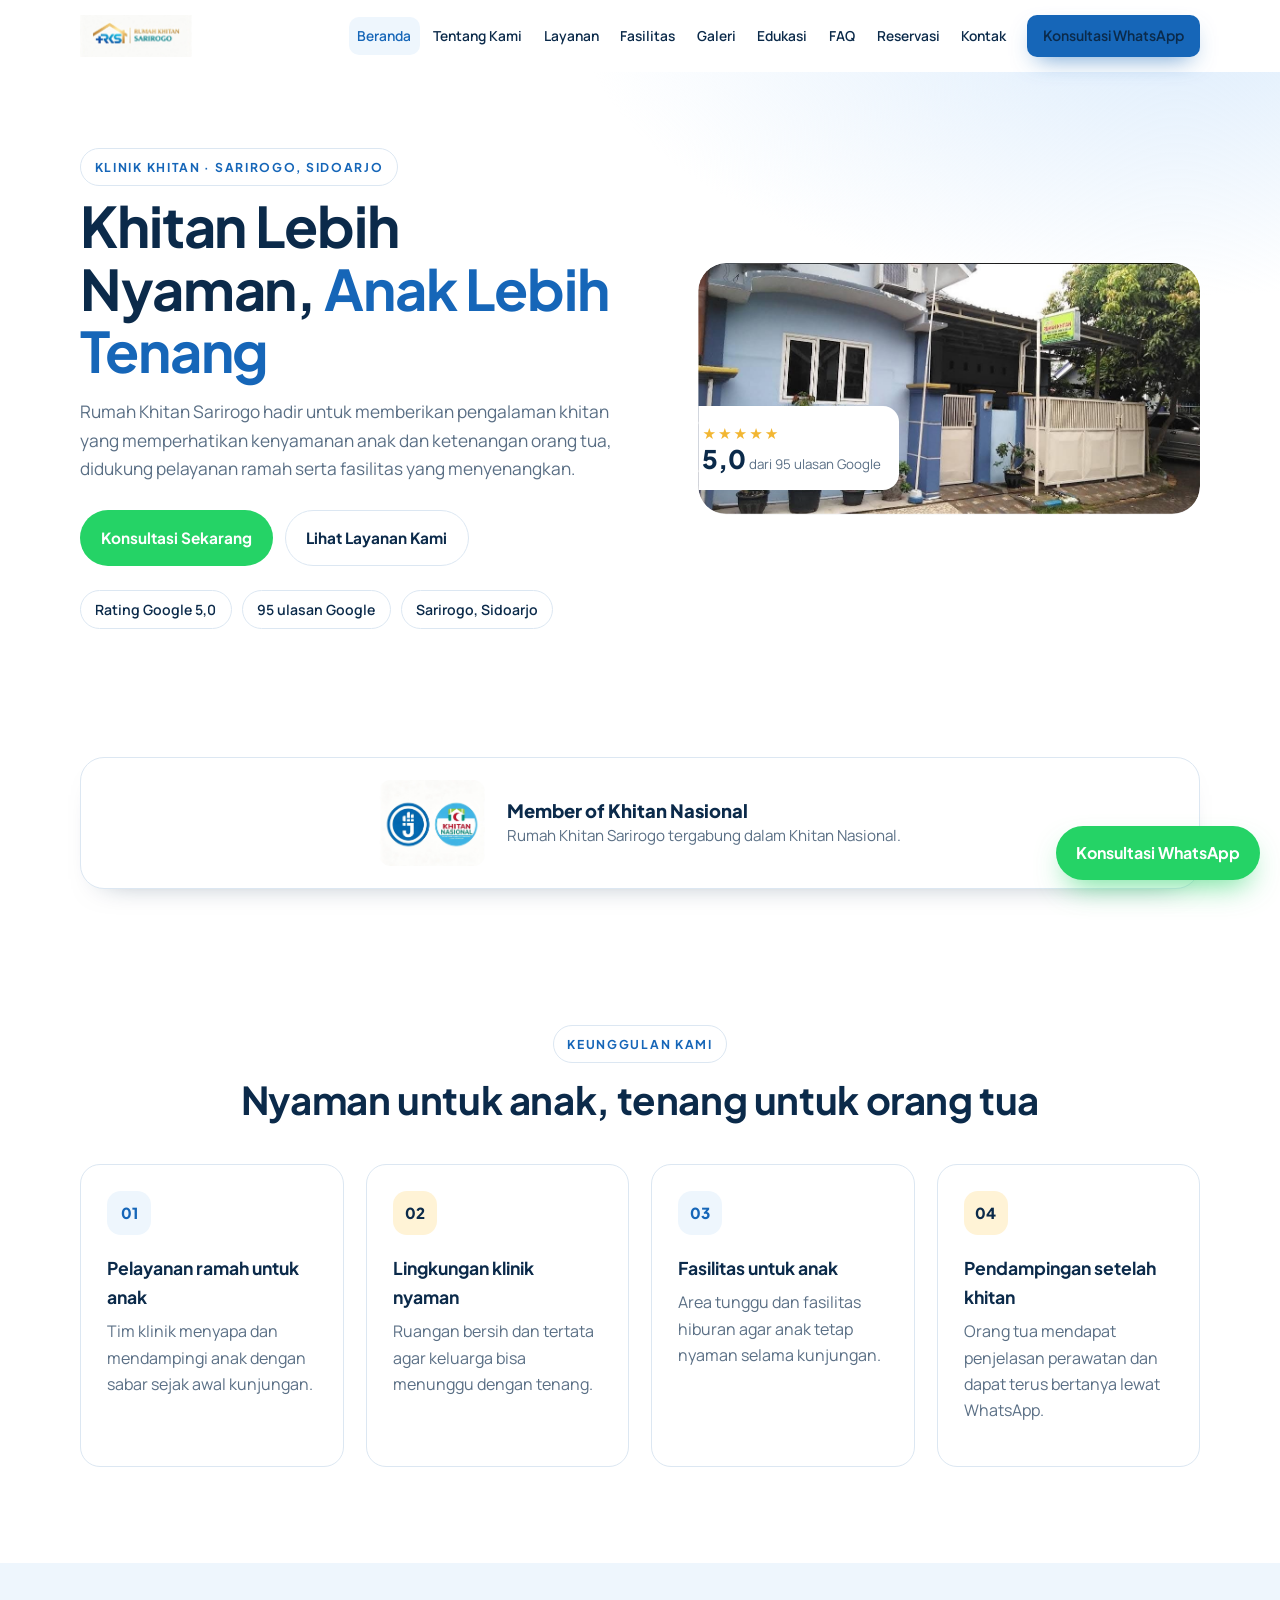
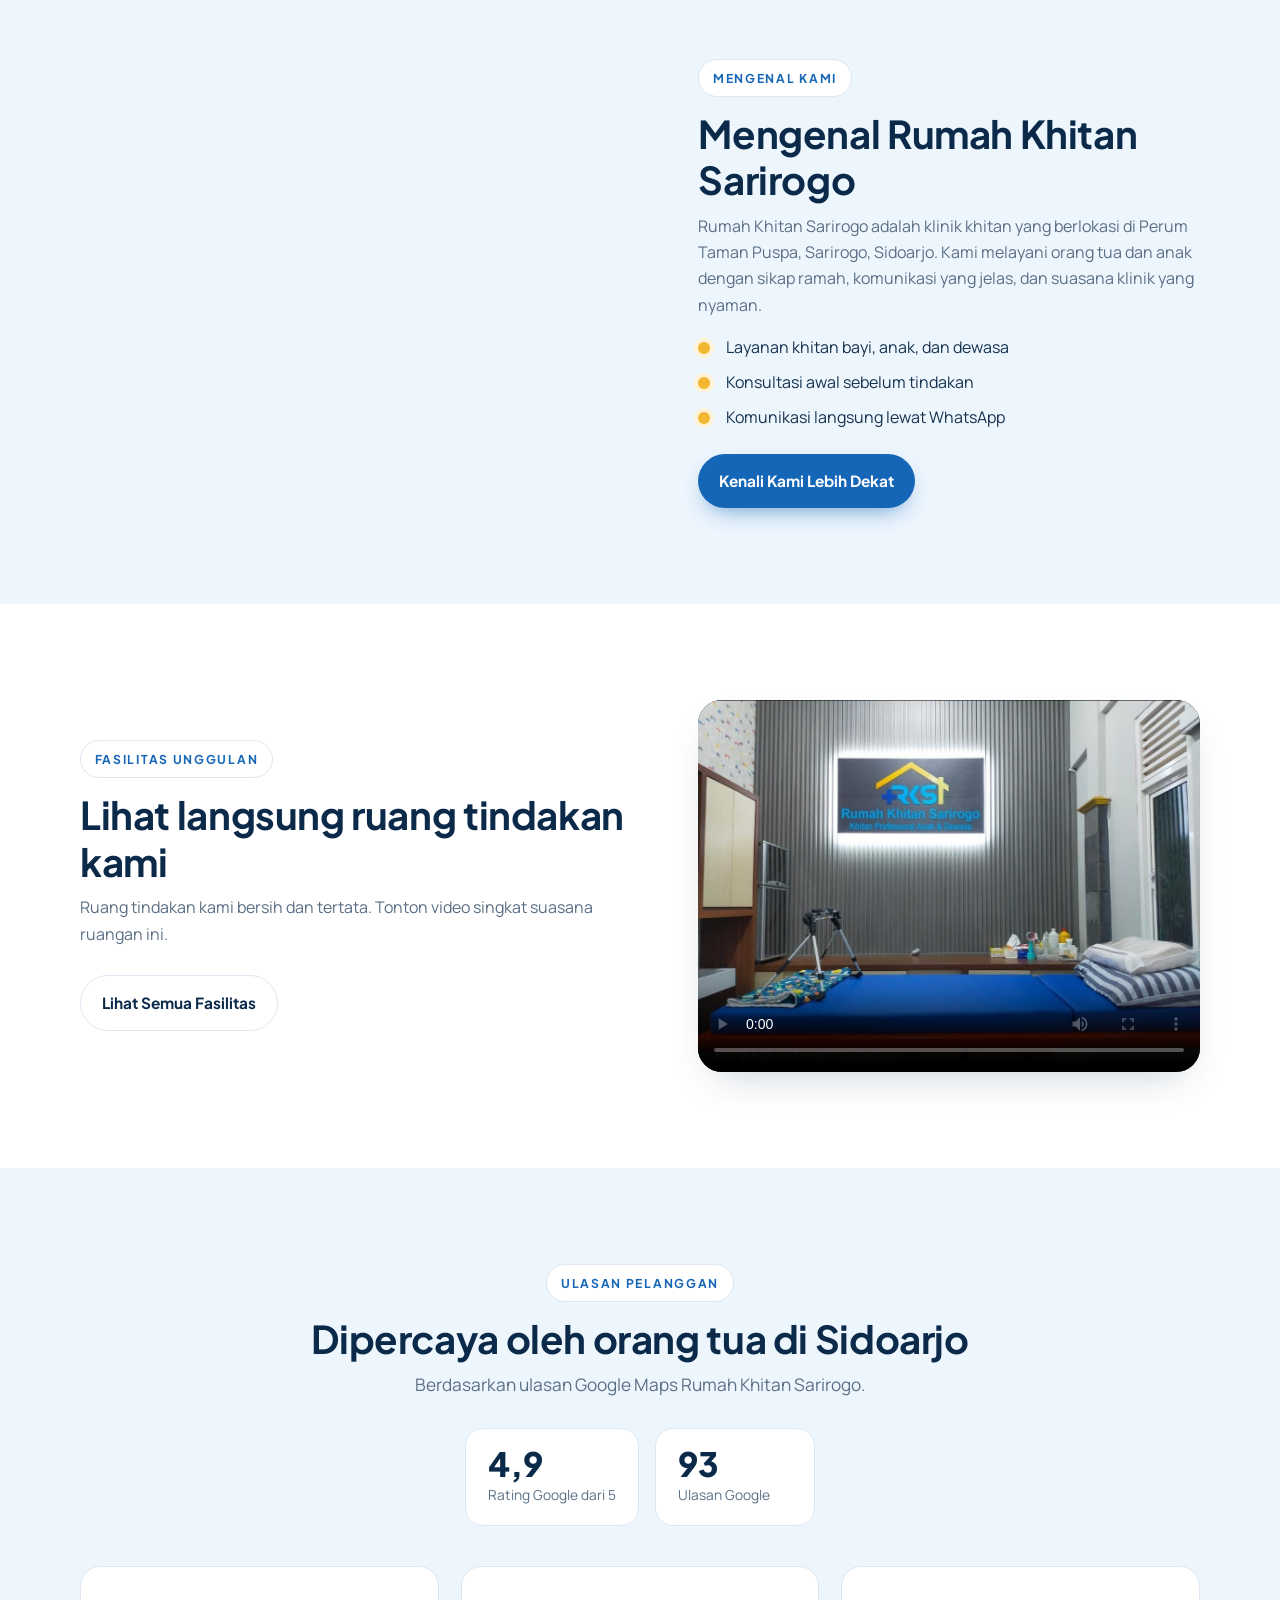
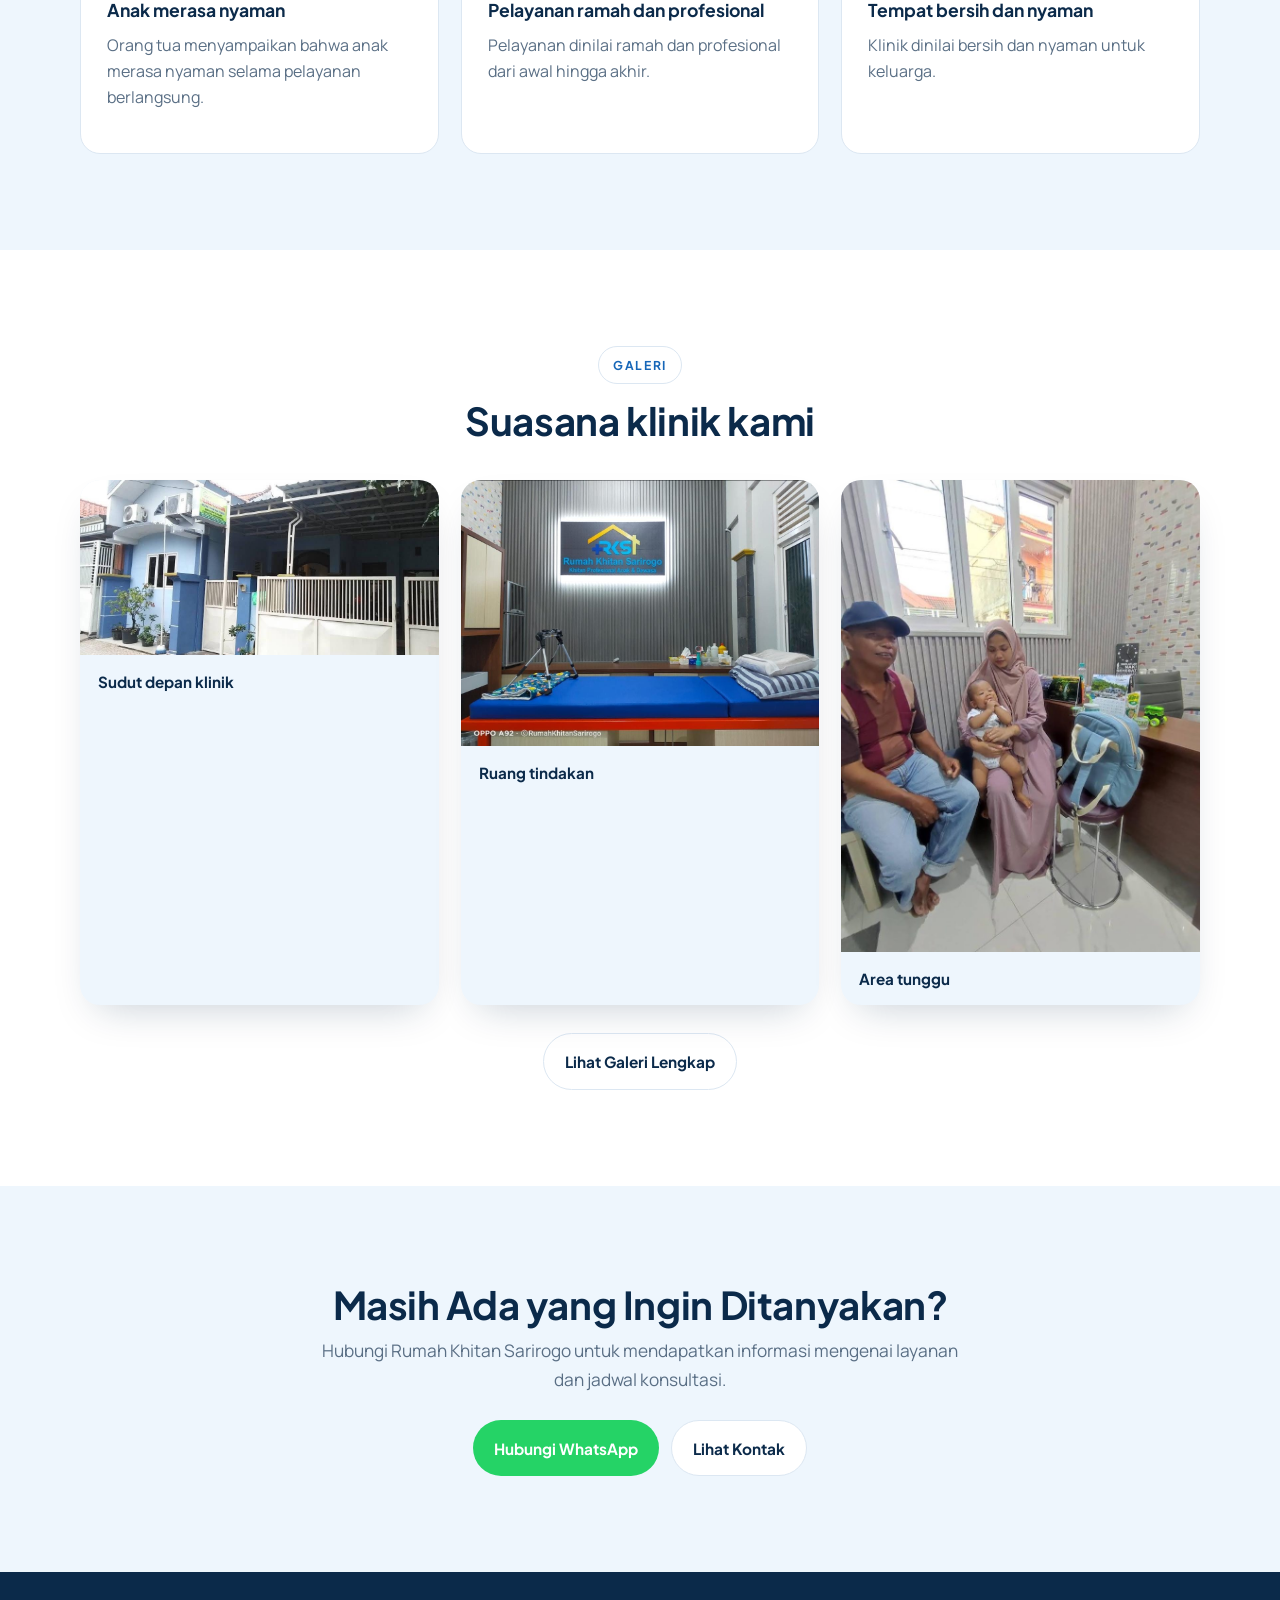
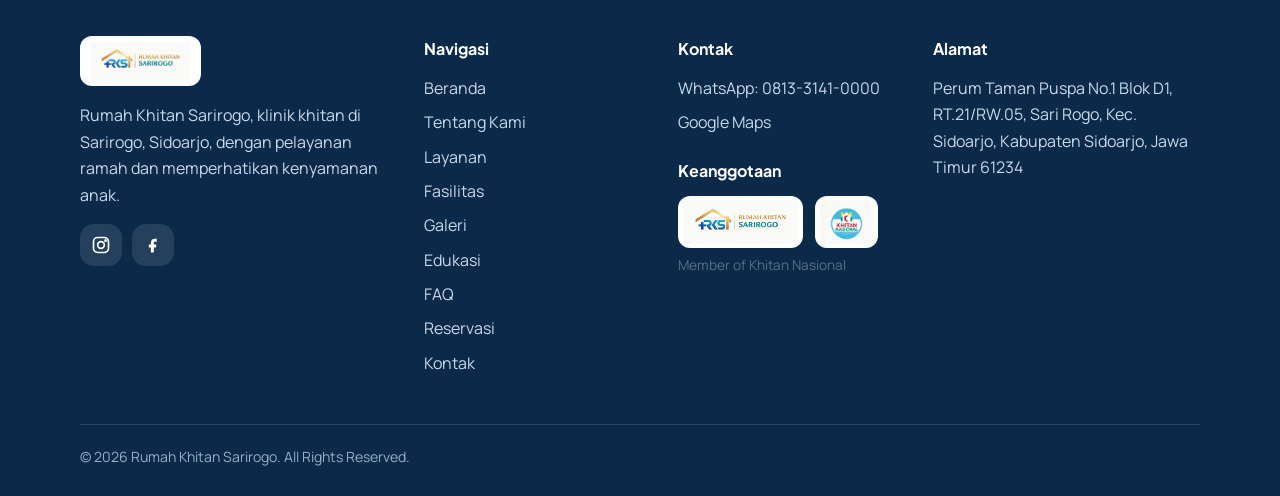
==== commit 8afbdab0: "Add files via upload" ====
--- a/index.html
+++ b/index.html
@@ -9,7 +9,7 @@
 <header class="site"><div class="wrap bar">
 <a href="index.html" aria-label="Rumah Khitan Sarirogo - Beranda"><img src="assets/img/logo-rks.jpg" alt="Logo Rumah Khitan Sarirogo" width="900" height="338"></a>
 <button class="burger" aria-label="Buka menu" aria-expanded="false" aria-controls="menu"><span></span><span></span><span></span></button>
-<nav class="menu" id="menu" aria-label="Navigasi utama"><a href="index.html">Beranda</a><a href="tentang.html">Tentang Kami</a><a href="layanan.html">Layanan</a><a href="fasilitas.html">Fasilitas</a><a href="galeri.html">Galeri</a><a href="edukasi.html">Edukasi</a><a href="faq.html">FAQ</a><a href="kontak.html">Kontak</a>
+<nav class="menu" id="menu" aria-label="Navigasi utama"><a href="index.html">Beranda</a><a href="tentang.html">Tentang Kami</a><a href="layanan.html">Layanan</a><a href="fasilitas.html">Fasilitas</a><a href="galeri.html">Galeri</a><a href="edukasi.html">Edukasi</a><a href="faq.html">FAQ</a><a href="reservasi.html">Reservasi</a><a href="kontak.html">Kontak</a>
 <a class="btn btn-primary" data-wa="">Konsultasi WhatsApp</a></nav></div></header>
 <main id="main"><section class="hero"><div class="wrap hero-grid">
 <div class="kick"><span class="eyebrow" style="--d:0s">Klinik Khitan · Sarirogo, Sidoarjo</span>
@@ -59,9 +59,9 @@
 <div><img src="assets/img/logo-rks.jpg" alt="Logo Rumah Khitan Sarirogo" width="900" height="338">
 <p style="color:#c9d8ea;margin-top:16px">Rumah Khitan Sarirogo, klinik khitan di Sarirogo, Sidoarjo, dengan pelayanan ramah dan memperhatikan kenyamanan anak.</p>
 <div class="social"><a href="https://www.instagram.com/rumah_khitansarirogo/" target="_blank" rel="noopener noreferrer" aria-label="Instagram Rumah Khitan Sarirogo"><svg viewBox="0 0 24 24" fill="none" stroke="#fff" stroke-width="2"><rect x="3" y="3" width="18" height="18" rx="5"/><circle cx="12" cy="12" r="4"/><circle cx="17.5" cy="6.5" r=".8" fill="#fff"/></svg></a><a href="https://www.facebook.com/share/1GsitP2pYk/" target="_blank" rel="noopener noreferrer" aria-label="Facebook Rumah Khitan Sarirogo"><svg viewBox="0 0 24 24"><path fill="#fff" d="M14 8h2.5V4.5H14c-2.5 0-4.5 2-4.5 4.5v2.5H7V15h2.5v6H13v-6h2.6l.4-3.5H13V9.2c0-.7.5-1.2 1-1.2z"/></svg></a></div></div>
-<div><h4>Navigasi</h4><ul><li><a href="index.html">Beranda</a></li><li><a href="tentang.html">Tentang Kami</a></li><li><a href="layanan.html">Layanan</a></li><li><a href="fasilitas.html">Fasilitas</a></li><li><a href="galeri.html">Galeri</a></li><li><a href="edukasi.html">Edukasi</a></li><li><a href="faq.html">FAQ</a></li><li><a href="kontak.html">Kontak</a></li></ul></div>
+<div><h4>Navigasi</h4><ul><li><a href="index.html">Beranda</a></li><li><a href="tentang.html">Tentang Kami</a></li><li><a href="layanan.html">Layanan</a></li><li><a href="fasilitas.html">Fasilitas</a></li><li><a href="galeri.html">Galeri</a></li><li><a href="edukasi.html">Edukasi</a></li><li><a href="faq.html">FAQ</a></li><li><a href="reservasi.html">Reservasi</a></li><li><a href="kontak.html">Kontak</a></li></ul></div>
 <div><h4>Kontak</h4><ul><li><a data-wa="">WhatsApp: 0813-3141-0000</a></li><li><a href="https://maps.app.goo.gl/oSvwCLQ6PUd3W9Mr6" target="_blank" rel="noopener noreferrer">Google Maps</a></li></ul>
-<h4 style="margin-top:22px">Keanggotaan</h4><img class="kn-foot" src="assets/img/khitan-nasional.jpg" alt="Logo Khitan Nasional" width="500" height="500"><p style="font-size:.85rem;margin-top:6px">Member of Khitan Nasional</p></div>
+<h4 style="margin-top:22px">Keanggotaan</h4><div class="kn-pair"><img src="assets/img/logo-rks.jpg" alt="Logo Rumah Khitan Sarirogo" width="900" height="338"><img src="assets/img/khitan-nasional.jpg" alt="Logo Khitan Nasional" width="500" height="500"></div><p style="font-size:.85rem;margin-top:6px">Member of Khitan Nasional</p></div>
 <div><h4>Alamat</h4><p style="color:#c9d8ea">Perum Taman Puspa No.1 Blok D1, RT.21/RW.05, Sari Rogo, Kec. Sidoarjo, Kabupaten Sidoarjo, Jawa Timur 61234</p></div>
 </div><div class="wrap copy">© 2026 Rumah Khitan Sarirogo. All Rights Reserved.</div></footer>
 <a class="fab" data-wa="" aria-label="Konsultasi via WhatsApp">Konsultasi WhatsApp</a>
--- a/assets/css/style.css
+++ b/assets/css/style.css
@@ -158,3 +158,23 @@
 .steps li:before{content:counter(s);display:grid;place-items:center;width:40px;height:40px;border-radius:50%;background:var(--blue);color:#fff;font:800 1rem "Plus Jakarta Sans";margin-bottom:12px}
 @media(max-width:900px){.masonry{columns:2}.steps{grid-template-columns:1fr}}
 @media(max-width:560px){.masonry{columns:1}.member img{height:64px}}
+/* v3: no cropping, reliable image reveal, reservation */
+.photo,.gal,.round,.poster{overflow:hidden;position:relative}
+.photo img,.poster img,.gal img,.masonry img,.round img,.frame img{width:100%;height:auto;aspect-ratio:auto;object-fit:initial}
+.photo.fit img{background:#fff;object-fit:contain}
+.gal{aspect-ratio:auto;display:block;width:100%;padding:0;border:0}
+.photo::after{content:"";position:absolute;inset:0;background:linear-gradient(105deg,transparent 40%,rgba(255,255,255,.35) 50%,transparent 60%);transform:translateX(-120%);transition:transform 1s ease;pointer-events:none}
+.photo:hover::after{transform:translateX(120%)}
+.photo:hover img,.gal:hover img,.round:hover img,.poster:hover img{transform:scale(1.05);transition:transform 1s ease}
+.clip{opacity:0;transform:translateY(34px) scale(1.04);filter:blur(8px);transition:opacity 1.1s ease,transform 1.2s cubic-bezier(.2,.7,.2,1),filter 1s ease}
+.clip.in{opacity:1;transform:none;filter:none}
+.photo.reveal{transform:translateY(30px) scale(.98)}
+.photo.reveal.in{transform:none}
+.kn-pair{display:flex;gap:12px;align-items:center;flex-wrap:wrap}
+.kn-pair img{height:52px;width:auto;background:#fff;border-radius:12px;padding:4px}
+.resv-grid{display:grid;grid-template-columns:1.1fr .9fr;gap:28px;align-items:start}
+.two{display:grid;grid-template-columns:1fr 1fr;gap:14px}
+.field select,.field input{background:#fff}
+@media(min-width:1181px){nav.menu a{padding:.5rem .55rem;font-size:.86rem}}
+@media(max-width:900px){.resv-grid{grid-template-columns:1fr}}
+@media(max-width:560px){.two{grid-template-columns:1fr}}
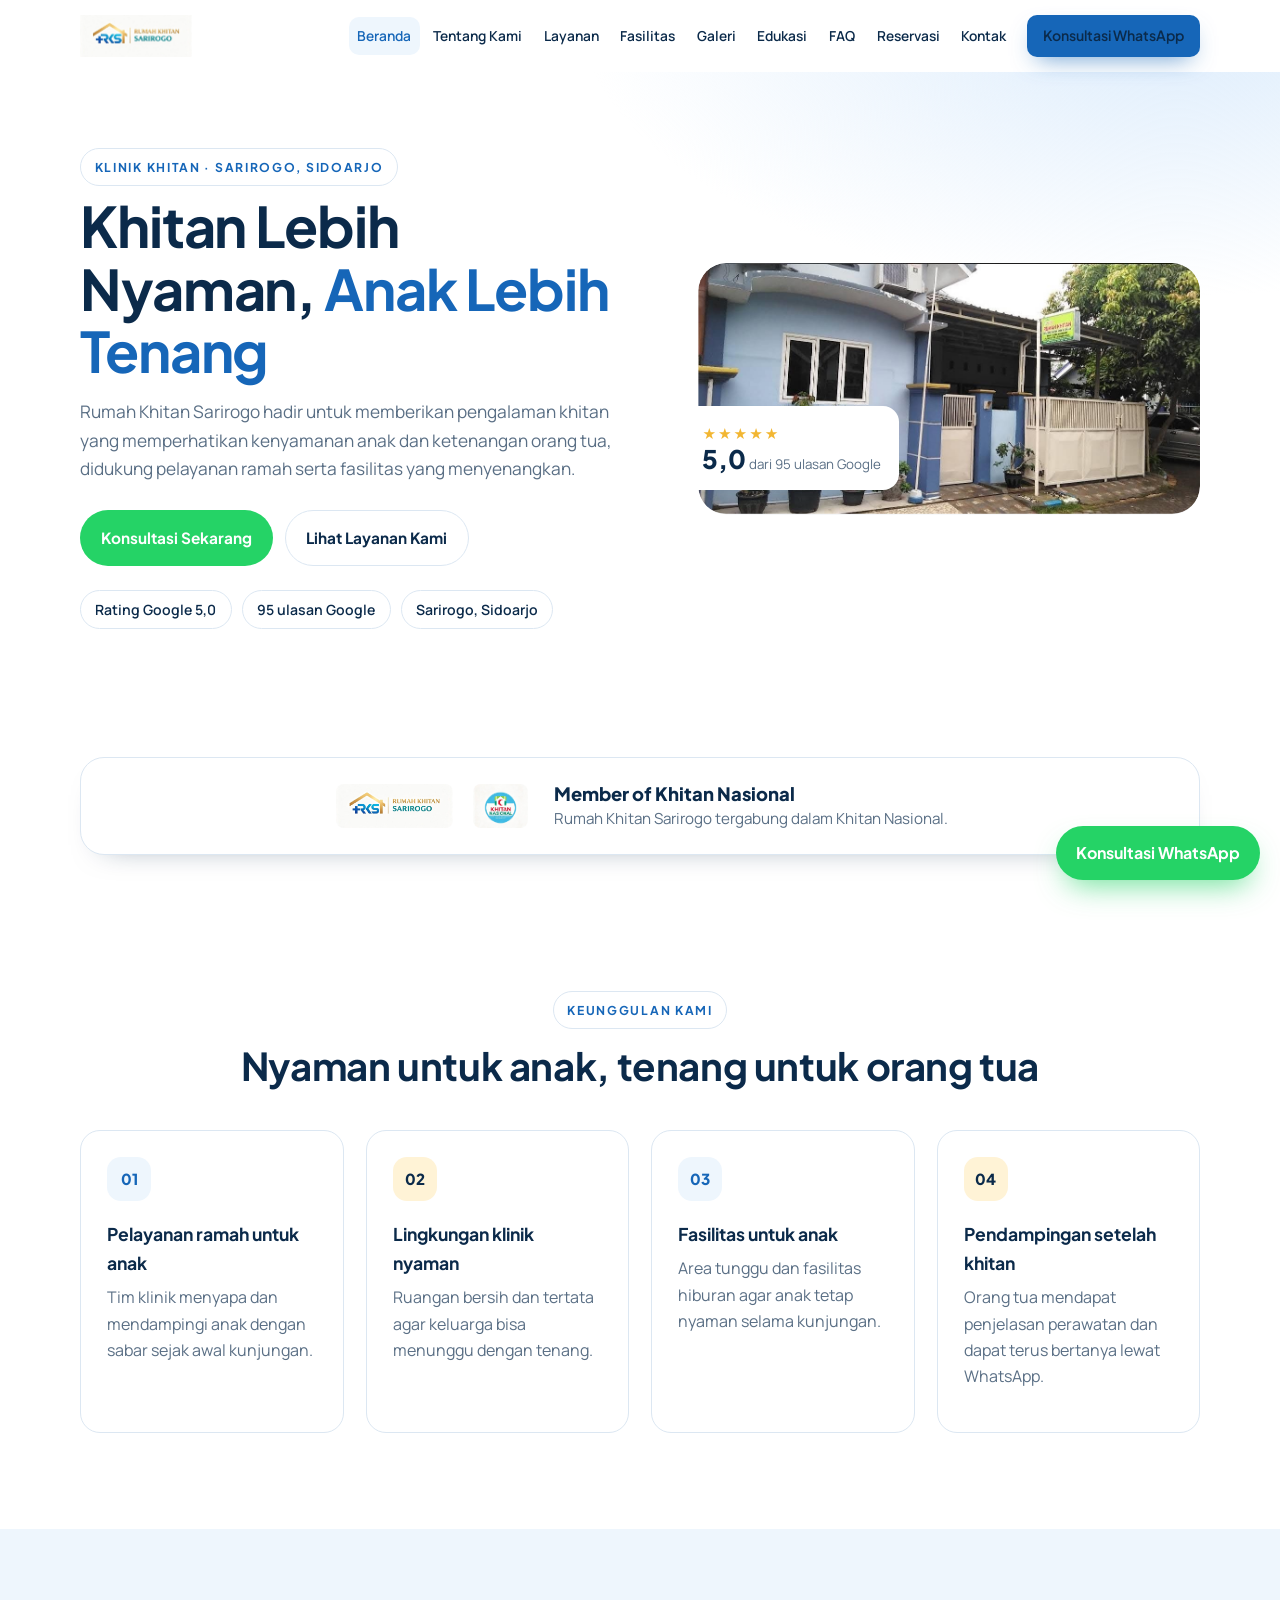
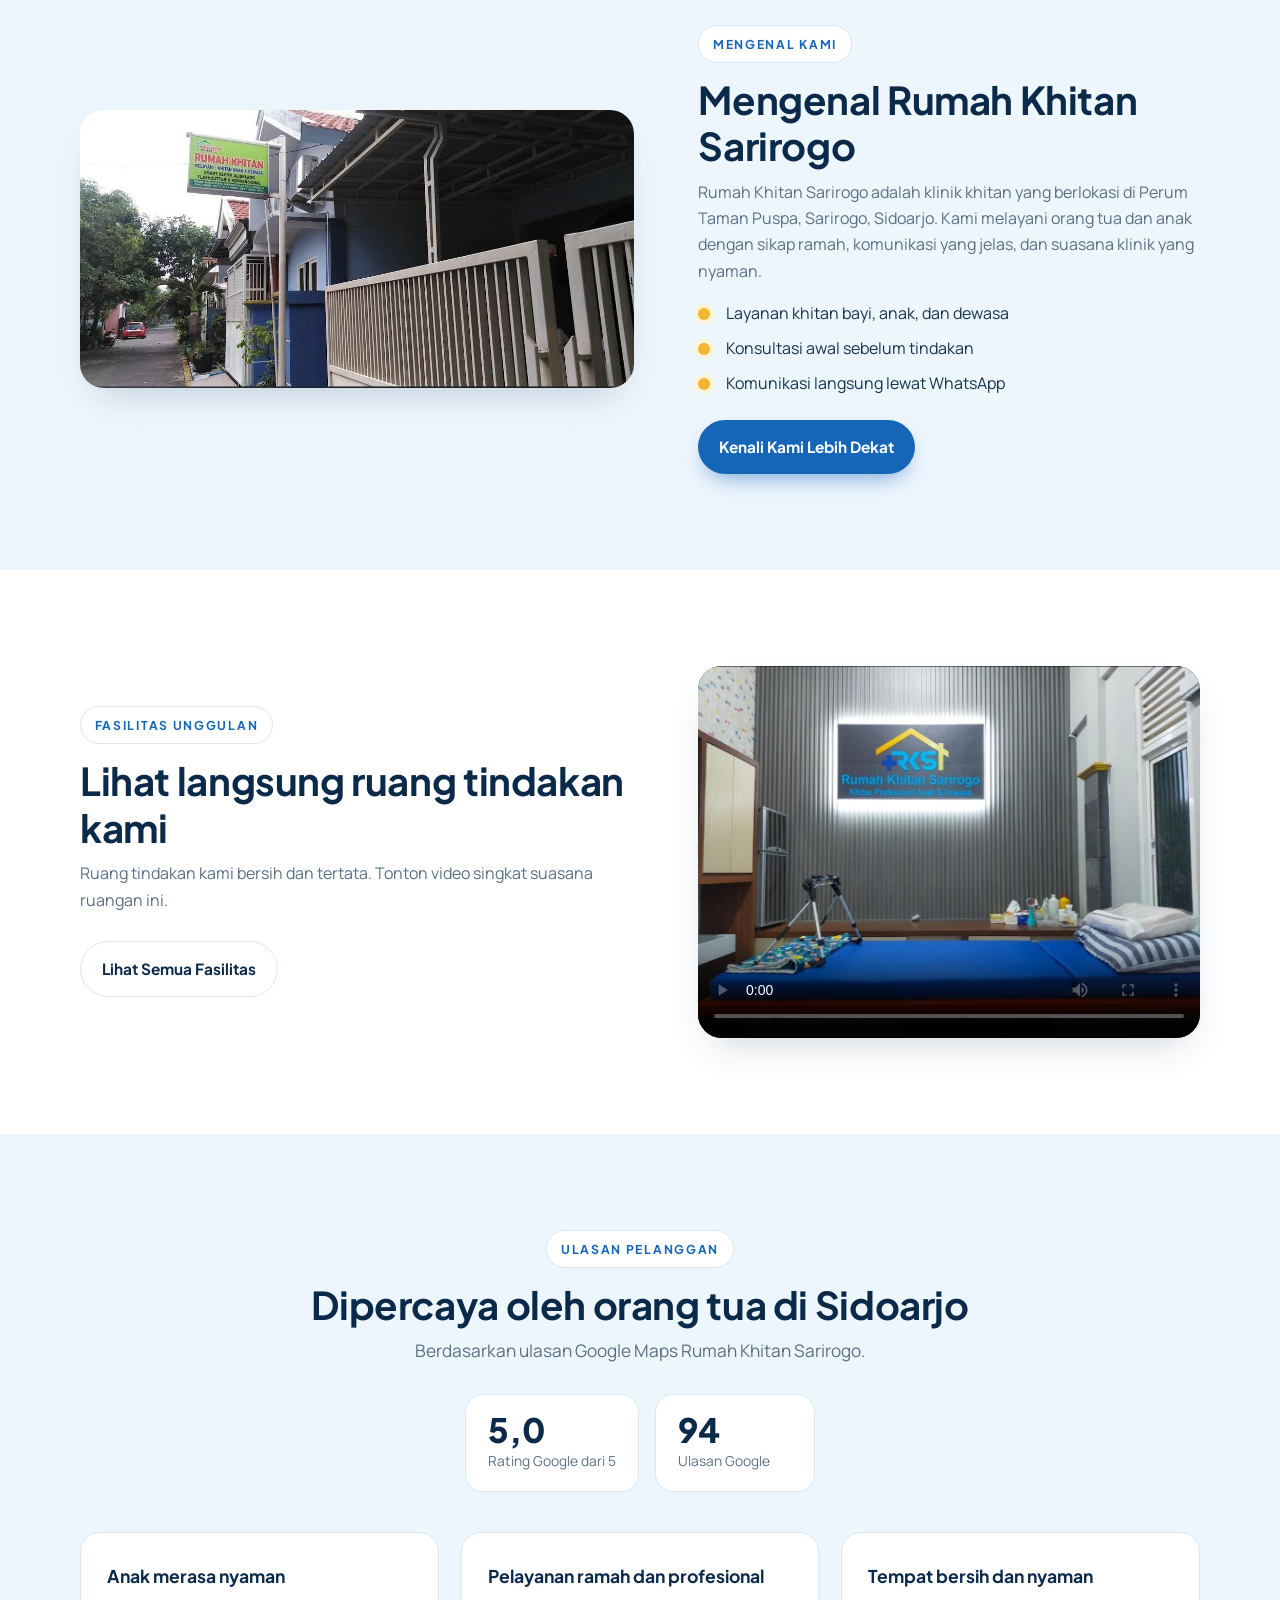
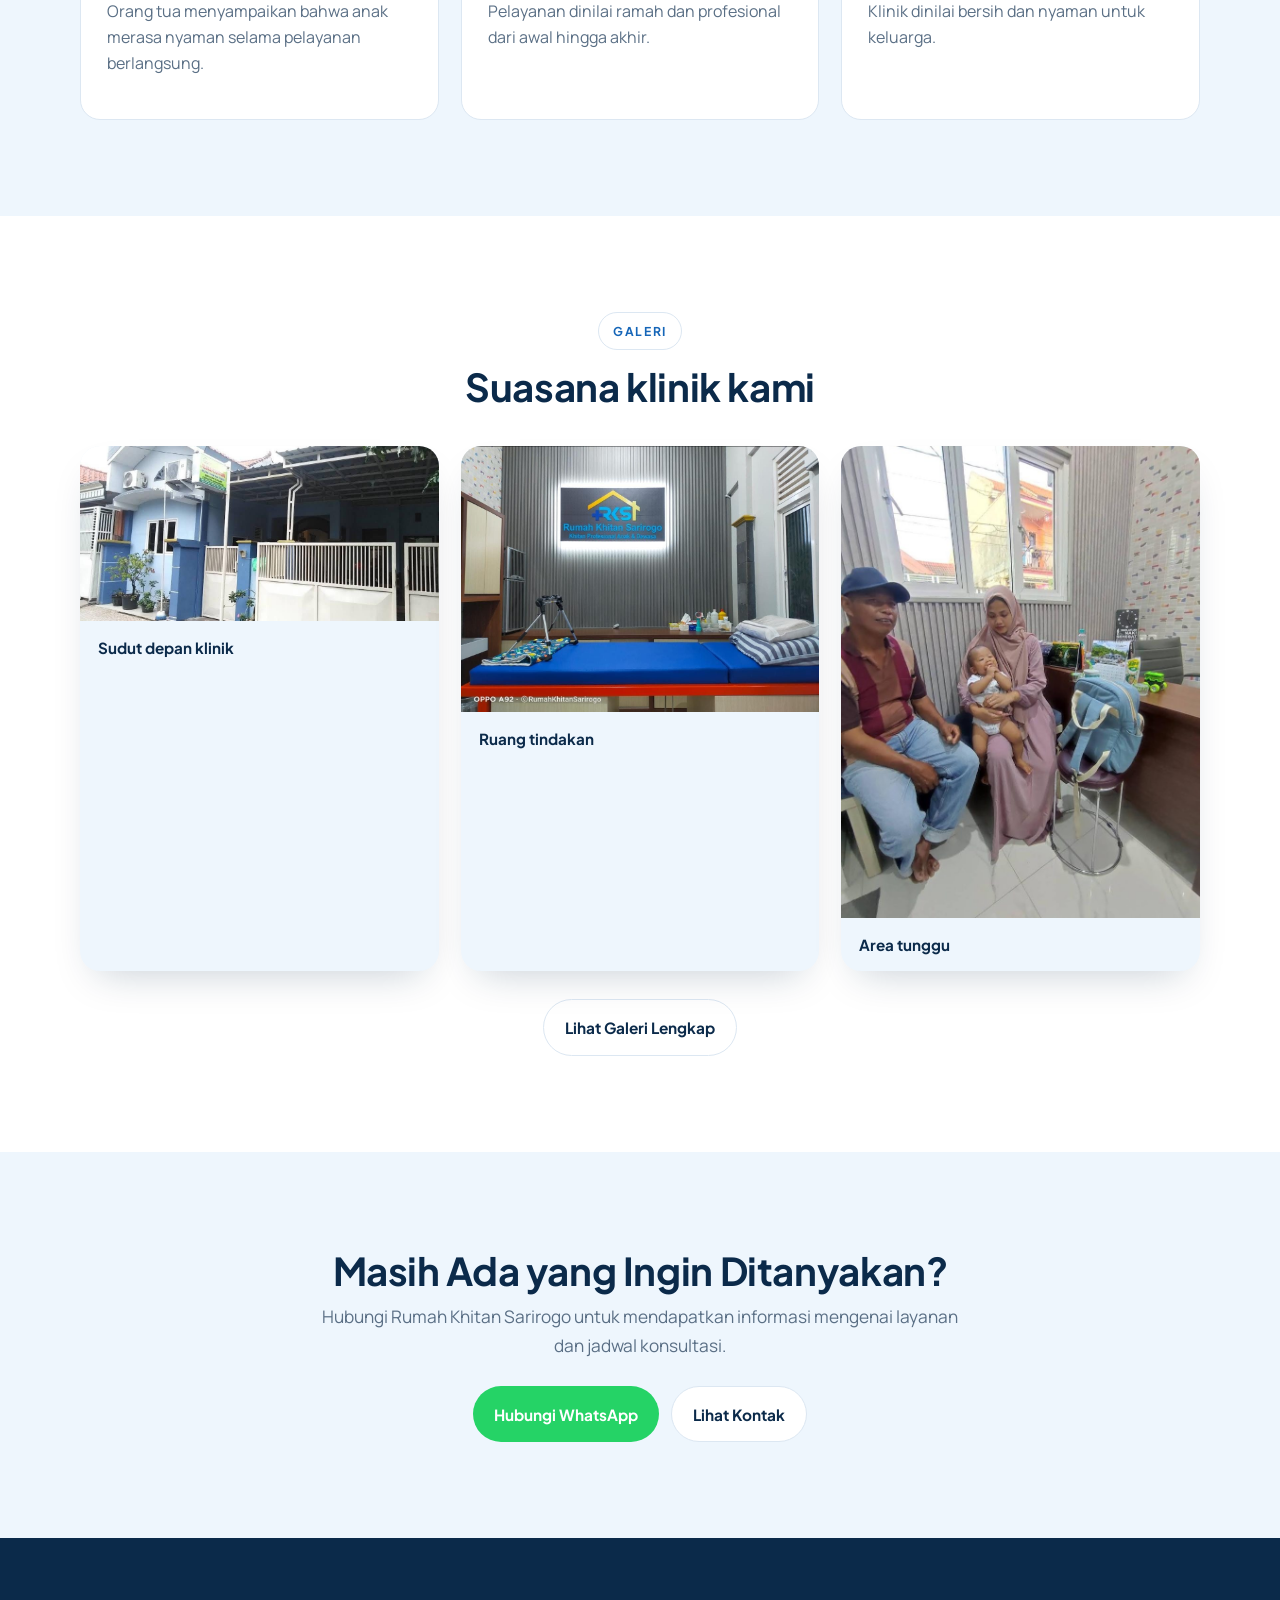
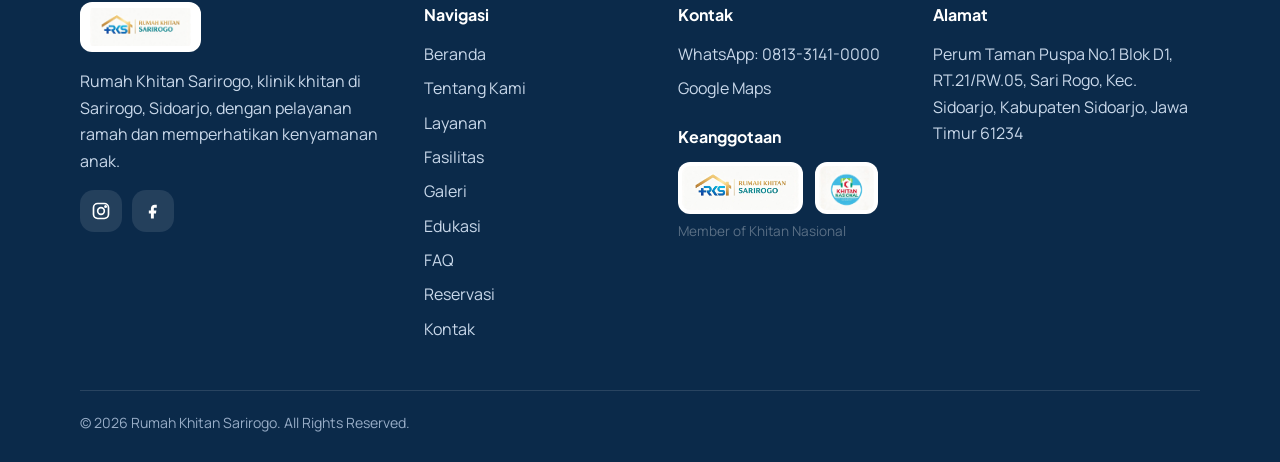
==== commit 5c716505: "Add files via upload" ====
--- a/index.html
+++ b/index.html
@@ -1,7 +1,7 @@
 <!doctype html><html lang="id"><head><meta charset="utf-8">
 <meta name="viewport" content="width=device-width,initial-scale=1">
 <title>Rumah Khitan Sarirogo | Klinik Khitan di Sidoarjo</title><meta name="description" content="Rumah Khitan Sarirogo, klinik khitan di Sarirogo, Sidoarjo. Pelayanan ramah, lingkungan nyaman, rating Google 5,0 dari 95 ulasan.">
-<link rel="canonical" href="https://www.rumahkhitansarirogo.com/index.html"><link rel="icon" href="assets/img/symbol-rks.jpg">
+<link rel="canonical" href="https://www.rumahkhitansarirogo.com/index.html">
 <meta property="og:type" content="website"><meta property="og:title" content="Rumah Khitan Sarirogo | Klinik Khitan di Sidoarjo"><meta property="og:description" content="Rumah Khitan Sarirogo, klinik khitan di Sarirogo, Sidoarjo. Pelayanan ramah, lingkungan nyaman, rating Google 5,0 dari 95 ulasan."><meta property="og:url" content="https://www.rumahkhitansarirogo.com/index.html"><meta property="og:image" content="https://www.rumahkhitansarirogo.com/assets/img/klinik-depan-1.jpg"><meta property="og:locale" content="id_ID">
 <link rel="preconnect" href="https://fonts.googleapis.com"><link rel="preconnect" href="https://fonts.gstatic.com" crossorigin>
 <link href="https://fonts.googleapis.com/css2?family=Manrope:wght@400;500;600;700&family=Plus+Jakarta+Sans:wght@600;700;800&display=swap" rel="stylesheet">
@@ -20,7 +20,7 @@
 <div class="hero-media hero-img"><div class="frame"><img src="assets/img/klinik-depan-1.jpg" alt="Tampak depan Rumah Khitan Sarirogo" width="1200" height="600"></div>
 <div class="badge"><span class="stars">★★★★★</span><br><strong data-count="5" data-dec="1">5,0</strong> <small>dari 95 ulasan Google</small></div></div>
 </div></section>
-<section class="" style="padding:40px 0"><div class="wrap reveal"><div class="member"><img src="assets/img/member-rks-khitan-nasional.jpg" alt="Logo RKS dan Khitan Nasional" width="900" height="338"><div><b>Member of Khitan Nasional</b><span>Rumah Khitan Sarirogo tergabung dalam Khitan Nasional.</span></div></div></div></section>
+<section class="" style="padding:40px 0"><div class="wrap reveal"><div class="member"><div class="kn-pair"><img src="assets/img/logo-rks.jpg" alt="Logo Rumah Khitan Sarirogo" width="900" height="338"><img src="assets/img/khitan-nasional.jpg" alt="Logo Khitan Nasional" width="500" height="500"></div><div><b>Member of Khitan Nasional</b><span>Rumah Khitan Sarirogo tergabung dalam Khitan Nasional.</span></div></div></div></section>
 <section><div class="wrap">
 <div class="center reveal"><span class="eyebrow">Keunggulan Kami</span><h2 style="margin-top:14px">Nyaman untuk anak, tenang untuk orang tua</h2></div>
 <div class="grid-4" style="margin-top:40px">
@@ -30,7 +30,7 @@
 <div class="card reveal" style="--d:.3s"><div class="num">04</div><h3>Pendampingan setelah khitan</h3><p>Orang tua mendapat penjelasan perawatan dan dapat terus bertanya lewat WhatsApp.</p></div>
 </div></div></section>
 <section class="alt"><div class="wrap split">
-<div class="round clip"><img src="assets/img/klinik-depan-2.jpg" alt="Bagian depan Rumah Khitan Sarirogo" width="1200" height="600" loading="lazy" style="width:100%;height:auto"></div>
+<div class="round"><img src="assets/img/klinik-depan-2.jpg" alt="Bagian depan Rumah Khitan Sarirogo" width="1200" height="600" style="width:100%;height:auto"></div>
 <div class="reveal"><span class="eyebrow">Mengenal Kami</span><h2 style="margin-top:14px">Mengenal Rumah Khitan Sarirogo</h2>
 <p>Rumah Khitan Sarirogo adalah klinik khitan yang berlokasi di Perum Taman Puspa, Sarirogo, Sidoarjo. Kami melayani orang tua dan anak dengan sikap ramah, komunikasi yang jelas, dan suasana klinik yang nyaman.</p>
 <ul class="check"><li>Layanan khitan bayi, anak, dan dewasa</li><li>Konsultasi awal sebelum tindakan</li><li>Komunikasi langsung lewat WhatsApp</li></ul>
@@ -51,7 +51,7 @@
 </div></div></section>
 <section><div class="wrap">
 <div class="center reveal"><span class="eyebrow">Galeri</span><h2 style="margin-top:14px">Suasana klinik kami</h2></div>
-<div class="grid-3" style="margin-top:36px"><figure class="photo reveal" style="margin:0"><img src="assets/img/klinik-depan-3.jpg" alt="Sudut depan klinik" loading="lazy" width="1000" height="750"><div>Sudut depan klinik</div></figure><figure class="photo reveal" style="margin:0"><img src="assets/img/ruang-tindakan.jpg" alt="Ruang tindakan" loading="lazy" width="1000" height="750"><div>Ruang tindakan</div></figure><figure class="photo reveal" style="margin:0"><img src="assets/img/area-tunggu.jpg" alt="Area tunggu" loading="lazy" width="1000" height="750"><div>Area tunggu</div></figure></div>
+<div class="grid-3" style="margin-top:36px"><figure class="photo reveal" style="margin:0"><img src="assets/img/klinik-depan-3.jpg" alt="Sudut depan klinik" width="1000" height="750"><div>Sudut depan klinik</div></figure><figure class="photo reveal" style="margin:0"><img src="assets/img/ruang-tindakan.jpg" alt="Ruang tindakan" width="1000" height="750"><div>Ruang tindakan</div></figure><figure class="photo reveal" style="margin:0"><img src="assets/img/area-tunggu.jpg" alt="Area tunggu" width="1000" height="750"><div>Area tunggu</div></figure></div>
 <div class="center" style="margin-top:28px"><a class="btn btn-ghost" href="galeri.html">Lihat Galeri Lengkap</a></div></div></section>
 <section class="alt"><div class="wrap center reveal"><h2>Masih Ada yang Ingin Ditanyakan?</h2><p class="lead" style="margin-inline:auto">Hubungi Rumah Khitan Sarirogo untuk mendapatkan informasi mengenai layanan dan jadwal konsultasi.</p><div class="cta-row" style="justify-content:center"><a class="btn btn-wa" data-wa="Halo Rumah Khitan Sarirogo, saya ingin bertanya mengenai informasi layanan khitan. Mohon informasinya. Terima kasih.">Hubungi WhatsApp</a><a class="btn btn-ghost" href="kontak.html">Lihat Kontak</a></div></div></section>
 <script type="application/ld+json">{"@context":"https://schema.org","@type":"MedicalClinic","name":"Rumah Khitan Sarirogo","telephone":"+62-813-3141-0000","url":"https://www.rumahkhitansarirogo.com/","address":{"@type":"PostalAddress","streetAddress":"Perum Taman Puspa No.1 Blok D1, RT.21/RW.05, Sari Rogo","addressLocality":"Sidoarjo","addressRegion":"Jawa Timur","postalCode":"61234","addressCountry":"ID"},"sameAs":["https://www.instagram.com/rumah_khitansarirogo/","https://www.facebook.com/share/1GsitP2pYk/"]}</script></main>
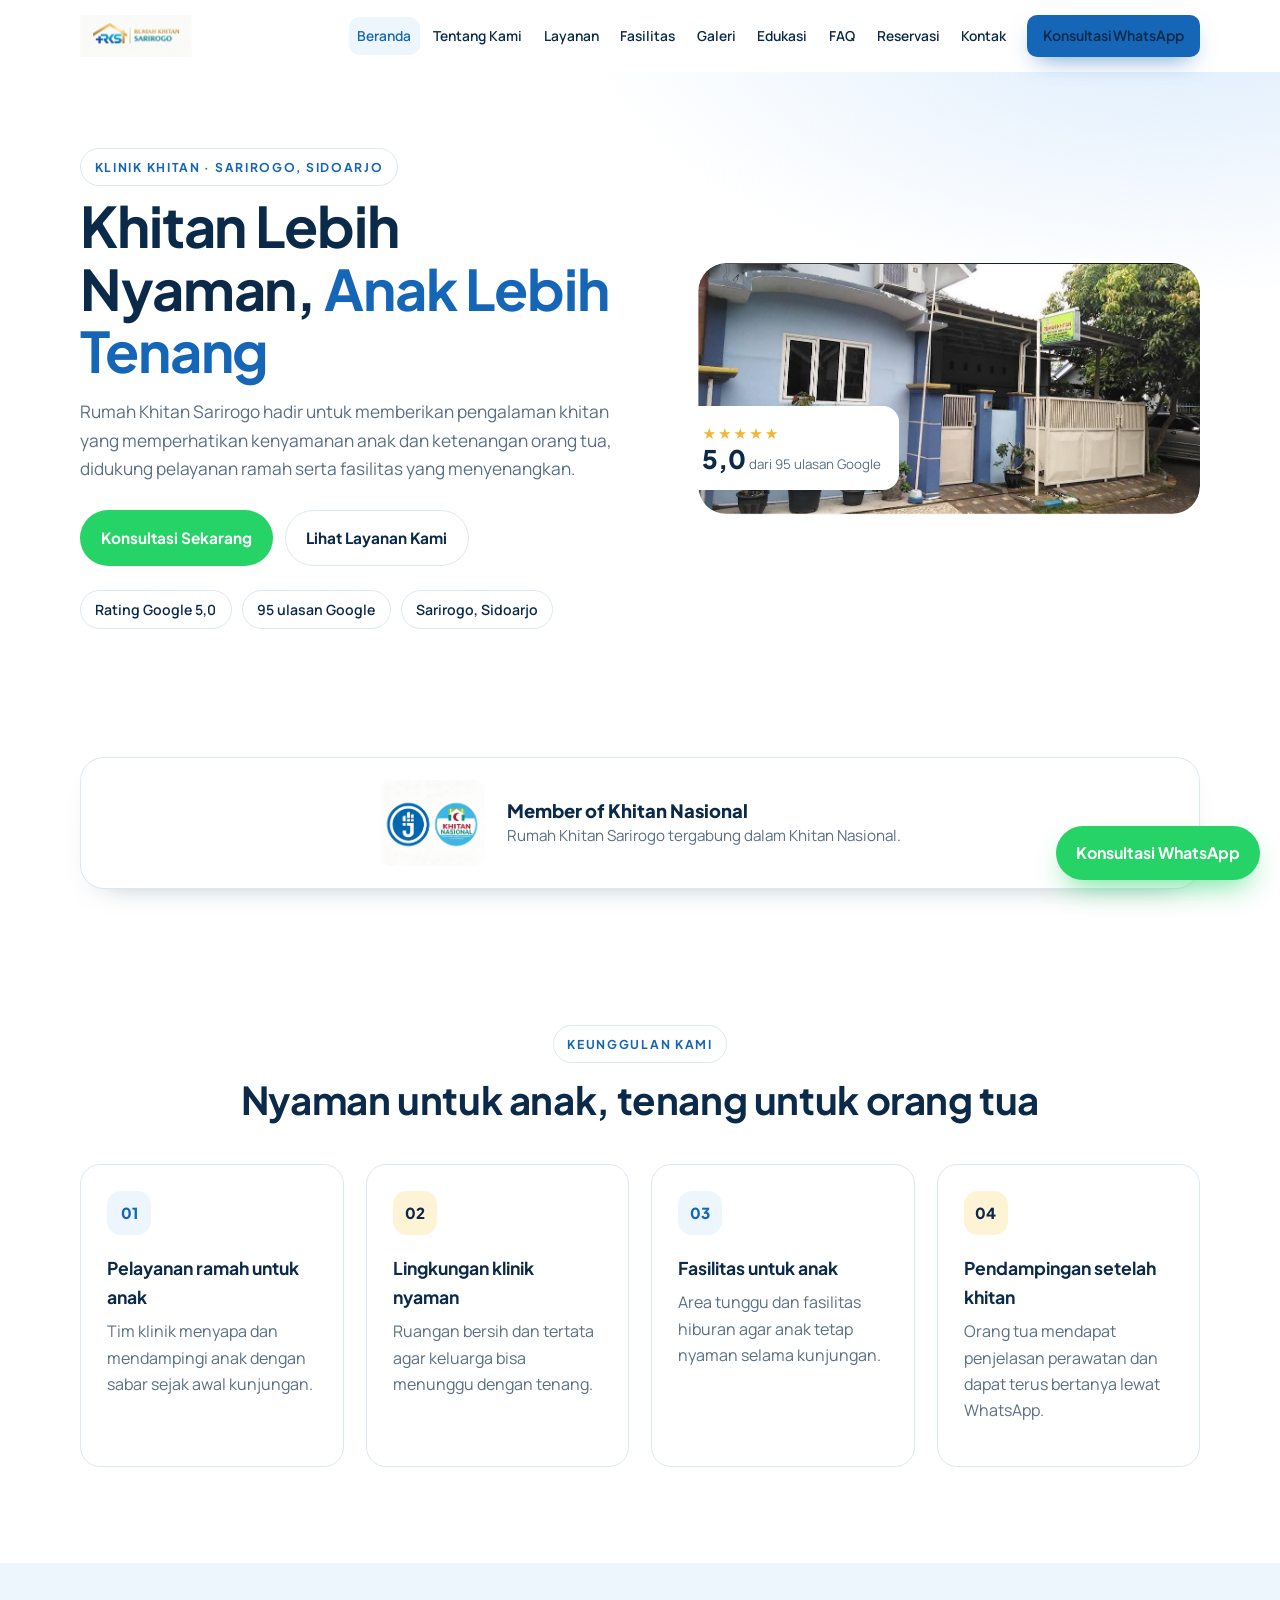
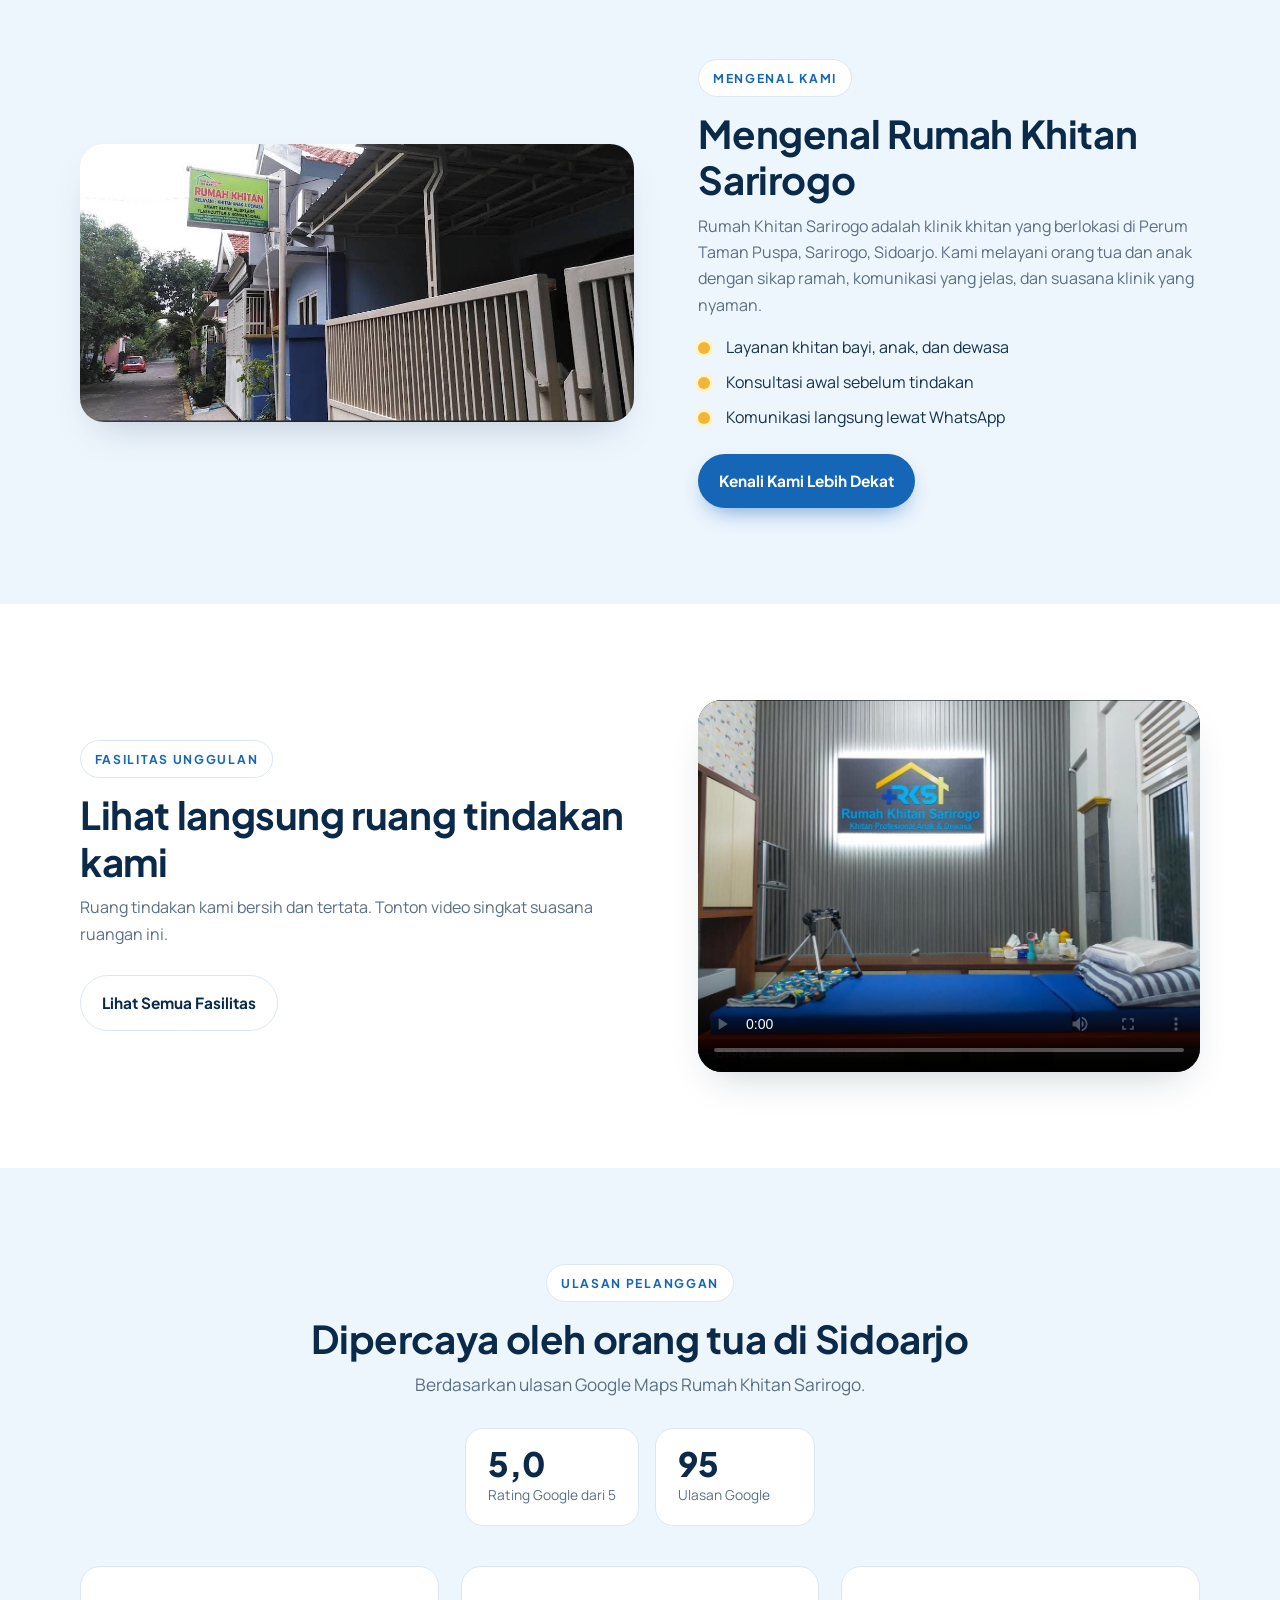
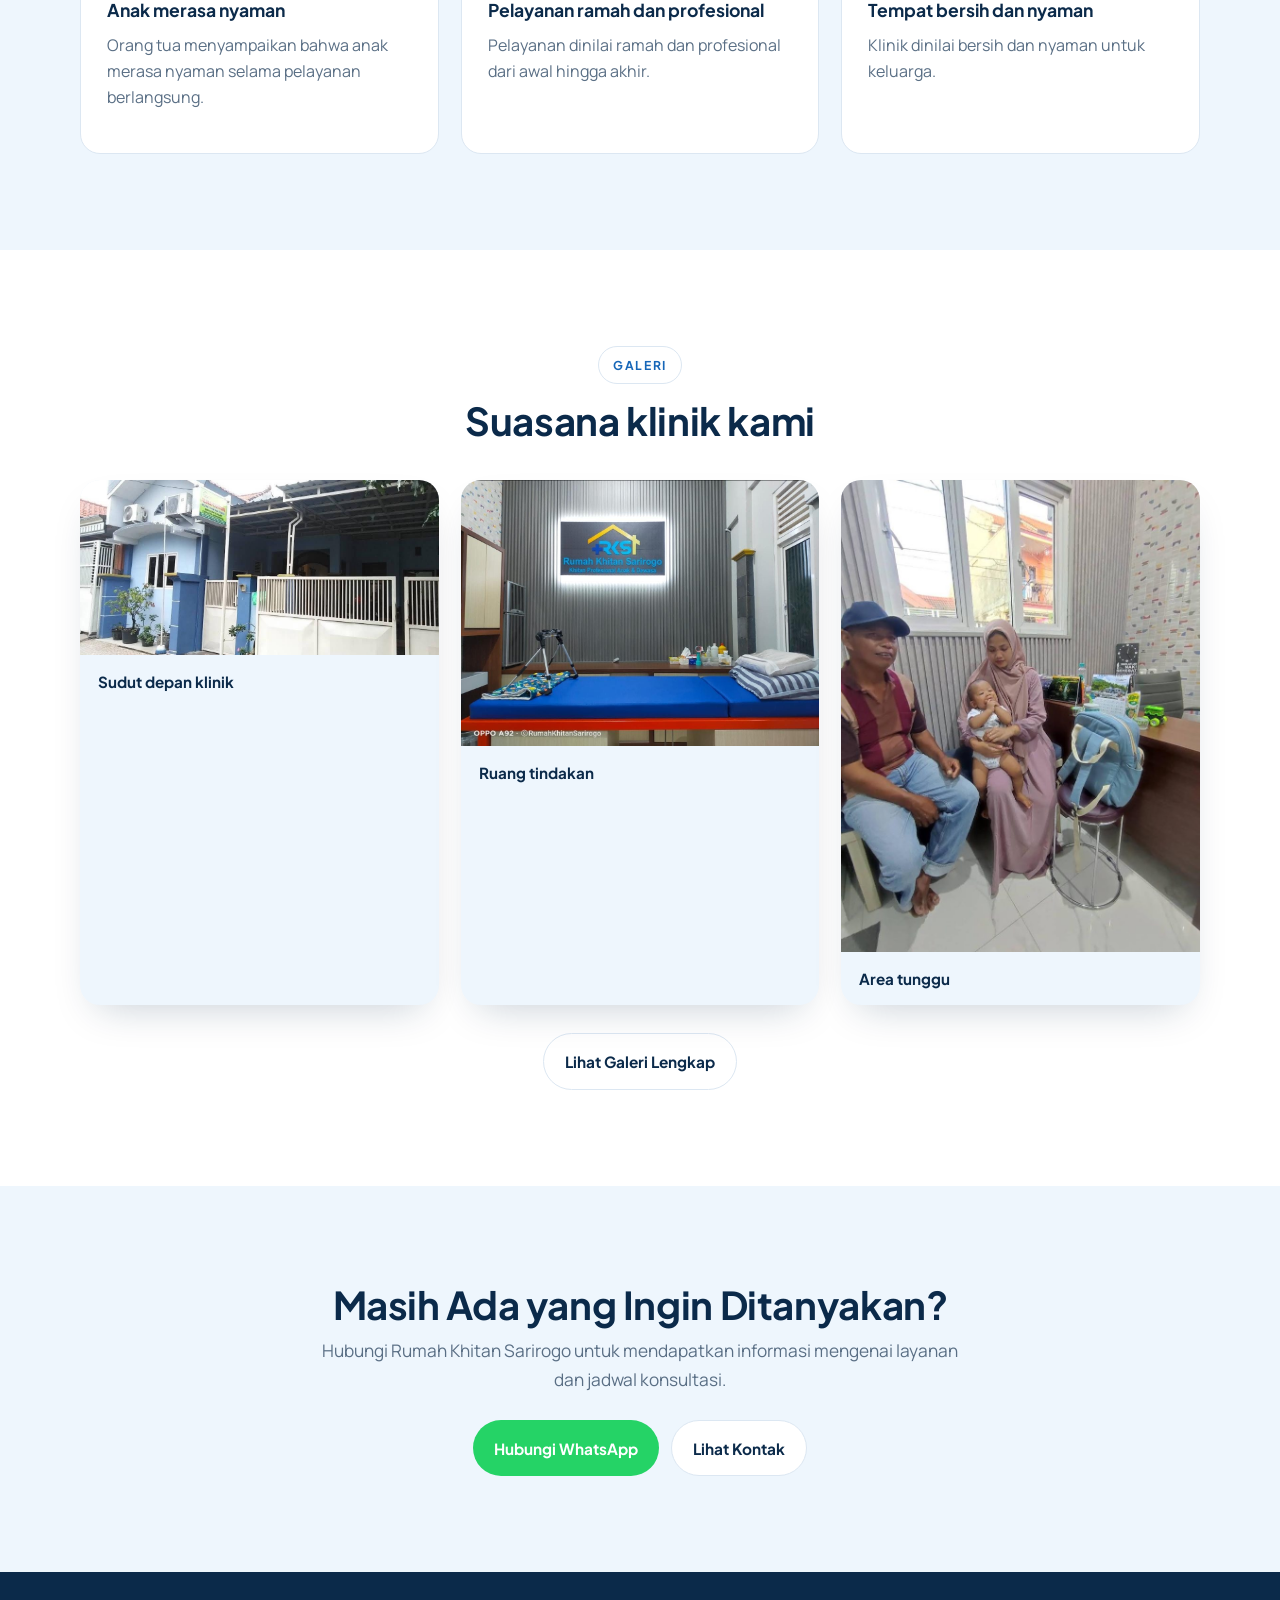
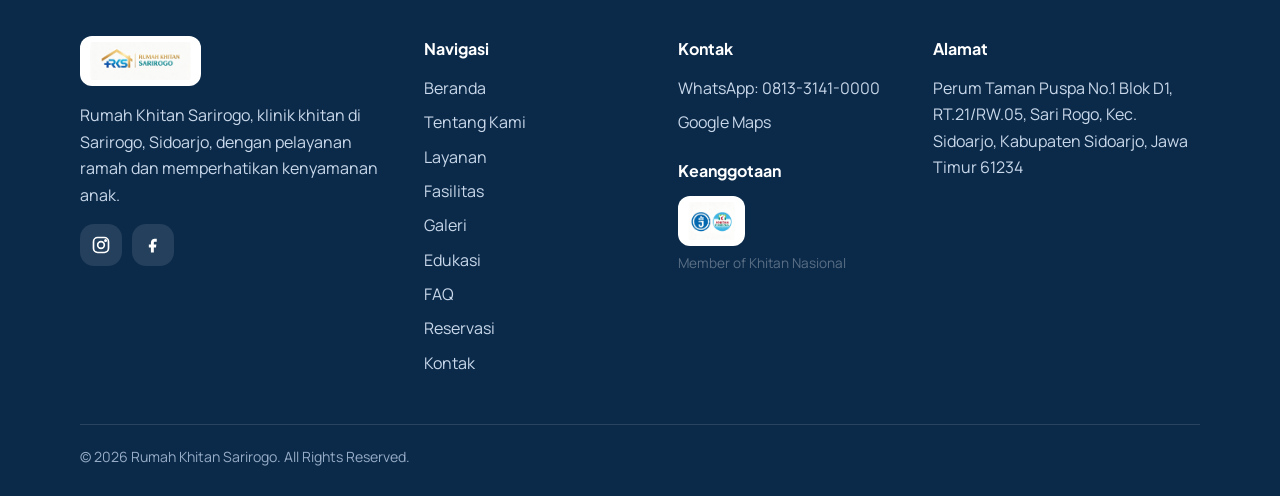
==== commit 4b41f21f: "Add files via upload" ====
--- a/index.html
+++ b/index.html
@@ -20,7 +20,7 @@
 <div class="hero-media hero-img"><div class="frame"><img src="assets/img/klinik-depan-1.jpg" alt="Tampak depan Rumah Khitan Sarirogo" width="1200" height="600"></div>
 <div class="badge"><span class="stars">★★★★★</span><br><strong data-count="5" data-dec="1">5,0</strong> <small>dari 95 ulasan Google</small></div></div>
 </div></section>
-<section class="" style="padding:40px 0"><div class="wrap reveal"><div class="member"><div class="kn-pair"><img src="assets/img/logo-rks.jpg" alt="Logo Rumah Khitan Sarirogo" width="900" height="338"><img src="assets/img/khitan-nasional.jpg" alt="Logo Khitan Nasional" width="500" height="500"></div><div><b>Member of Khitan Nasional</b><span>Rumah Khitan Sarirogo tergabung dalam Khitan Nasional.</span></div></div></div></section>
+<section class="" style="padding:40px 0"><div class="wrap reveal"><div class="member"><img src="assets/img/member-rks-khitan-nasional.jpg" alt="Member of Khitan Nasional" width="900" height="900"><div><b>Member of Khitan Nasional</b><span>Rumah Khitan Sarirogo tergabung dalam Khitan Nasional.</span></div></div></div></section>
 <section><div class="wrap">
 <div class="center reveal"><span class="eyebrow">Keunggulan Kami</span><h2 style="margin-top:14px">Nyaman untuk anak, tenang untuk orang tua</h2></div>
 <div class="grid-4" style="margin-top:40px">
@@ -61,7 +61,7 @@
 <div class="social"><a href="https://www.instagram.com/rumah_khitansarirogo/" target="_blank" rel="noopener noreferrer" aria-label="Instagram Rumah Khitan Sarirogo"><svg viewBox="0 0 24 24" fill="none" stroke="#fff" stroke-width="2"><rect x="3" y="3" width="18" height="18" rx="5"/><circle cx="12" cy="12" r="4"/><circle cx="17.5" cy="6.5" r=".8" fill="#fff"/></svg></a><a href="https://www.facebook.com/share/1GsitP2pYk/" target="_blank" rel="noopener noreferrer" aria-label="Facebook Rumah Khitan Sarirogo"><svg viewBox="0 0 24 24"><path fill="#fff" d="M14 8h2.5V4.5H14c-2.5 0-4.5 2-4.5 4.5v2.5H7V15h2.5v6H13v-6h2.6l.4-3.5H13V9.2c0-.7.5-1.2 1-1.2z"/></svg></a></div></div>
 <div><h4>Navigasi</h4><ul><li><a href="index.html">Beranda</a></li><li><a href="tentang.html">Tentang Kami</a></li><li><a href="layanan.html">Layanan</a></li><li><a href="fasilitas.html">Fasilitas</a></li><li><a href="galeri.html">Galeri</a></li><li><a href="edukasi.html">Edukasi</a></li><li><a href="faq.html">FAQ</a></li><li><a href="reservasi.html">Reservasi</a></li><li><a href="kontak.html">Kontak</a></li></ul></div>
 <div><h4>Kontak</h4><ul><li><a data-wa="">WhatsApp: 0813-3141-0000</a></li><li><a href="https://maps.app.goo.gl/oSvwCLQ6PUd3W9Mr6" target="_blank" rel="noopener noreferrer">Google Maps</a></li></ul>
-<h4 style="margin-top:22px">Keanggotaan</h4><div class="kn-pair"><img src="assets/img/logo-rks.jpg" alt="Logo Rumah Khitan Sarirogo" width="900" height="338"><img src="assets/img/khitan-nasional.jpg" alt="Logo Khitan Nasional" width="500" height="500"></div><p style="font-size:.85rem;margin-top:6px">Member of Khitan Nasional</p></div>
+<h4 style="margin-top:22px">Keanggotaan</h4><img src="assets/img/member-rks-khitan-nasional.jpg" alt="Member of Khitan Nasional" width="900" height="900"><p style="font-size:.85rem;margin-top:6px">Member of Khitan Nasional</p></div>
 <div><h4>Alamat</h4><p style="color:#c9d8ea">Perum Taman Puspa No.1 Blok D1, RT.21/RW.05, Sari Rogo, Kec. Sidoarjo, Kabupaten Sidoarjo, Jawa Timur 61234</p></div>
 </div><div class="wrap copy">© 2026 Rumah Khitan Sarirogo. All Rights Reserved.</div></footer>
 <a class="fab" data-wa="" aria-label="Konsultasi via WhatsApp">Konsultasi WhatsApp</a>
